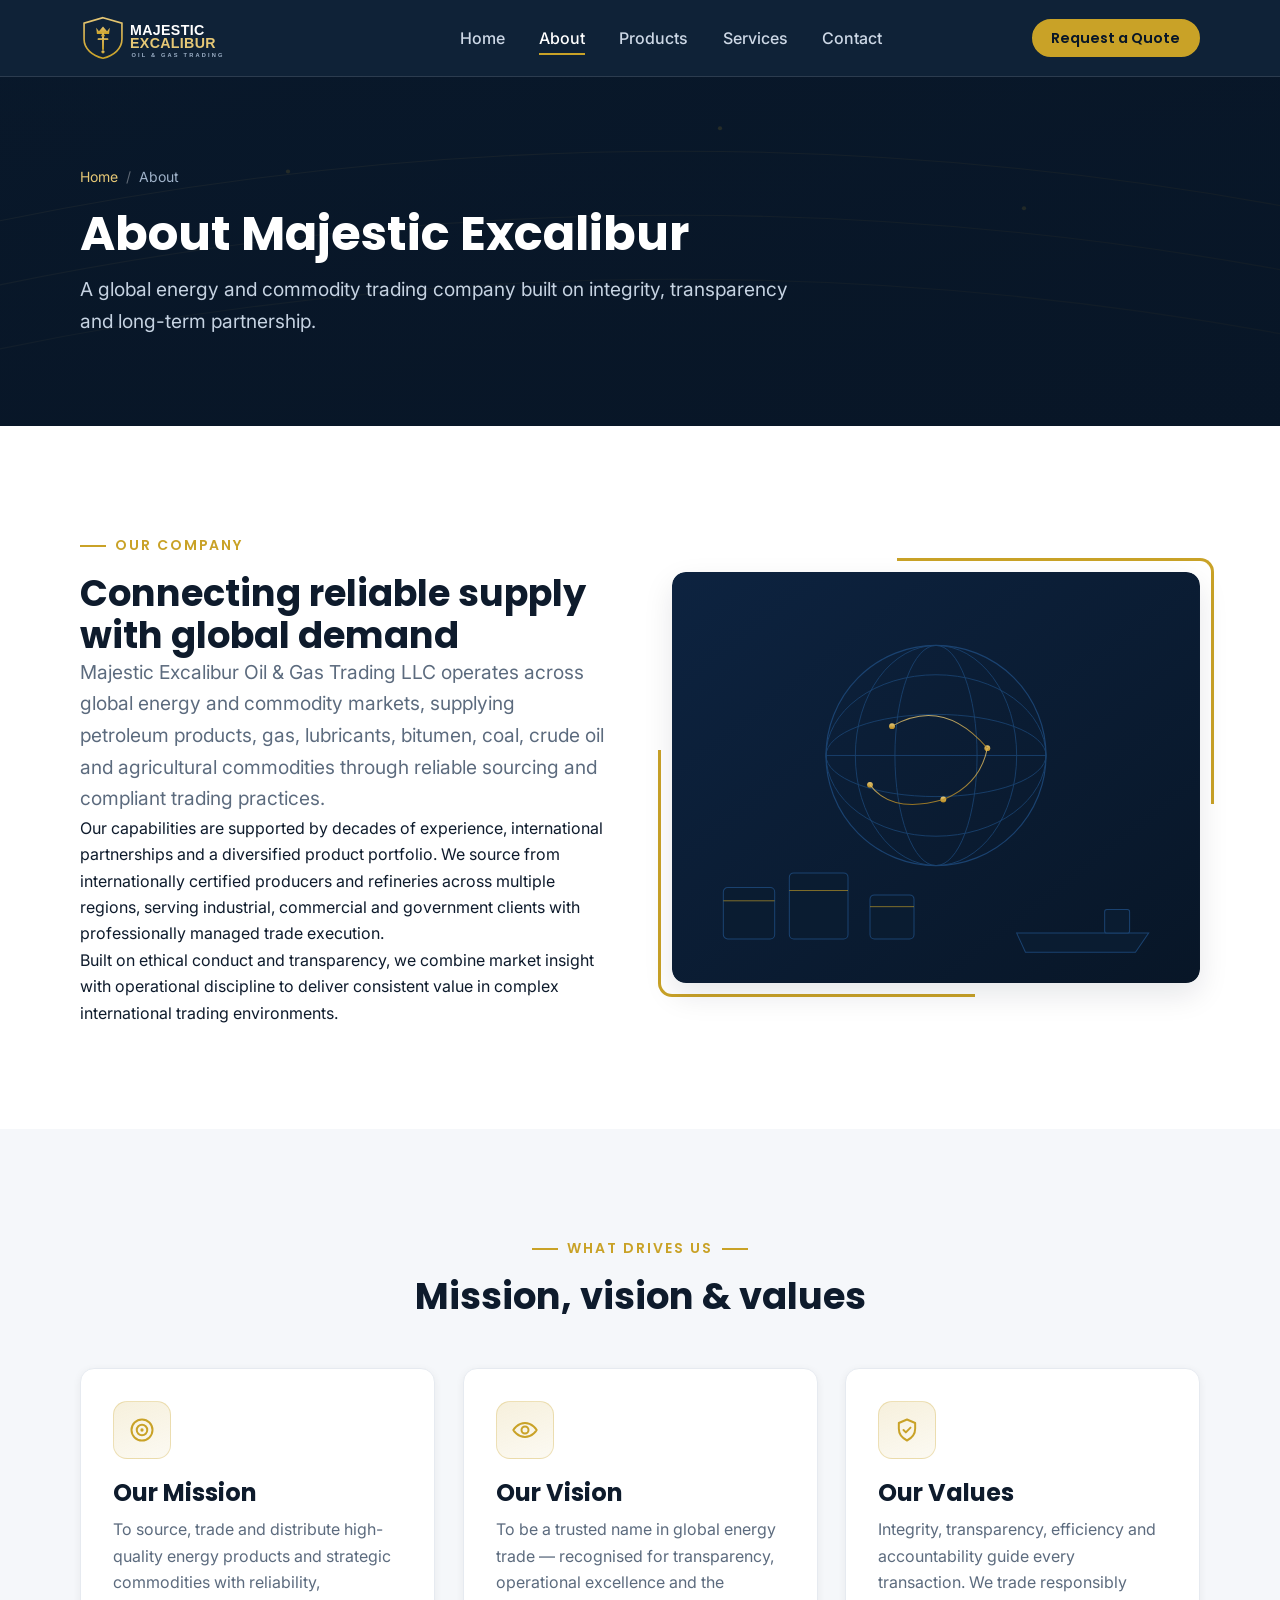
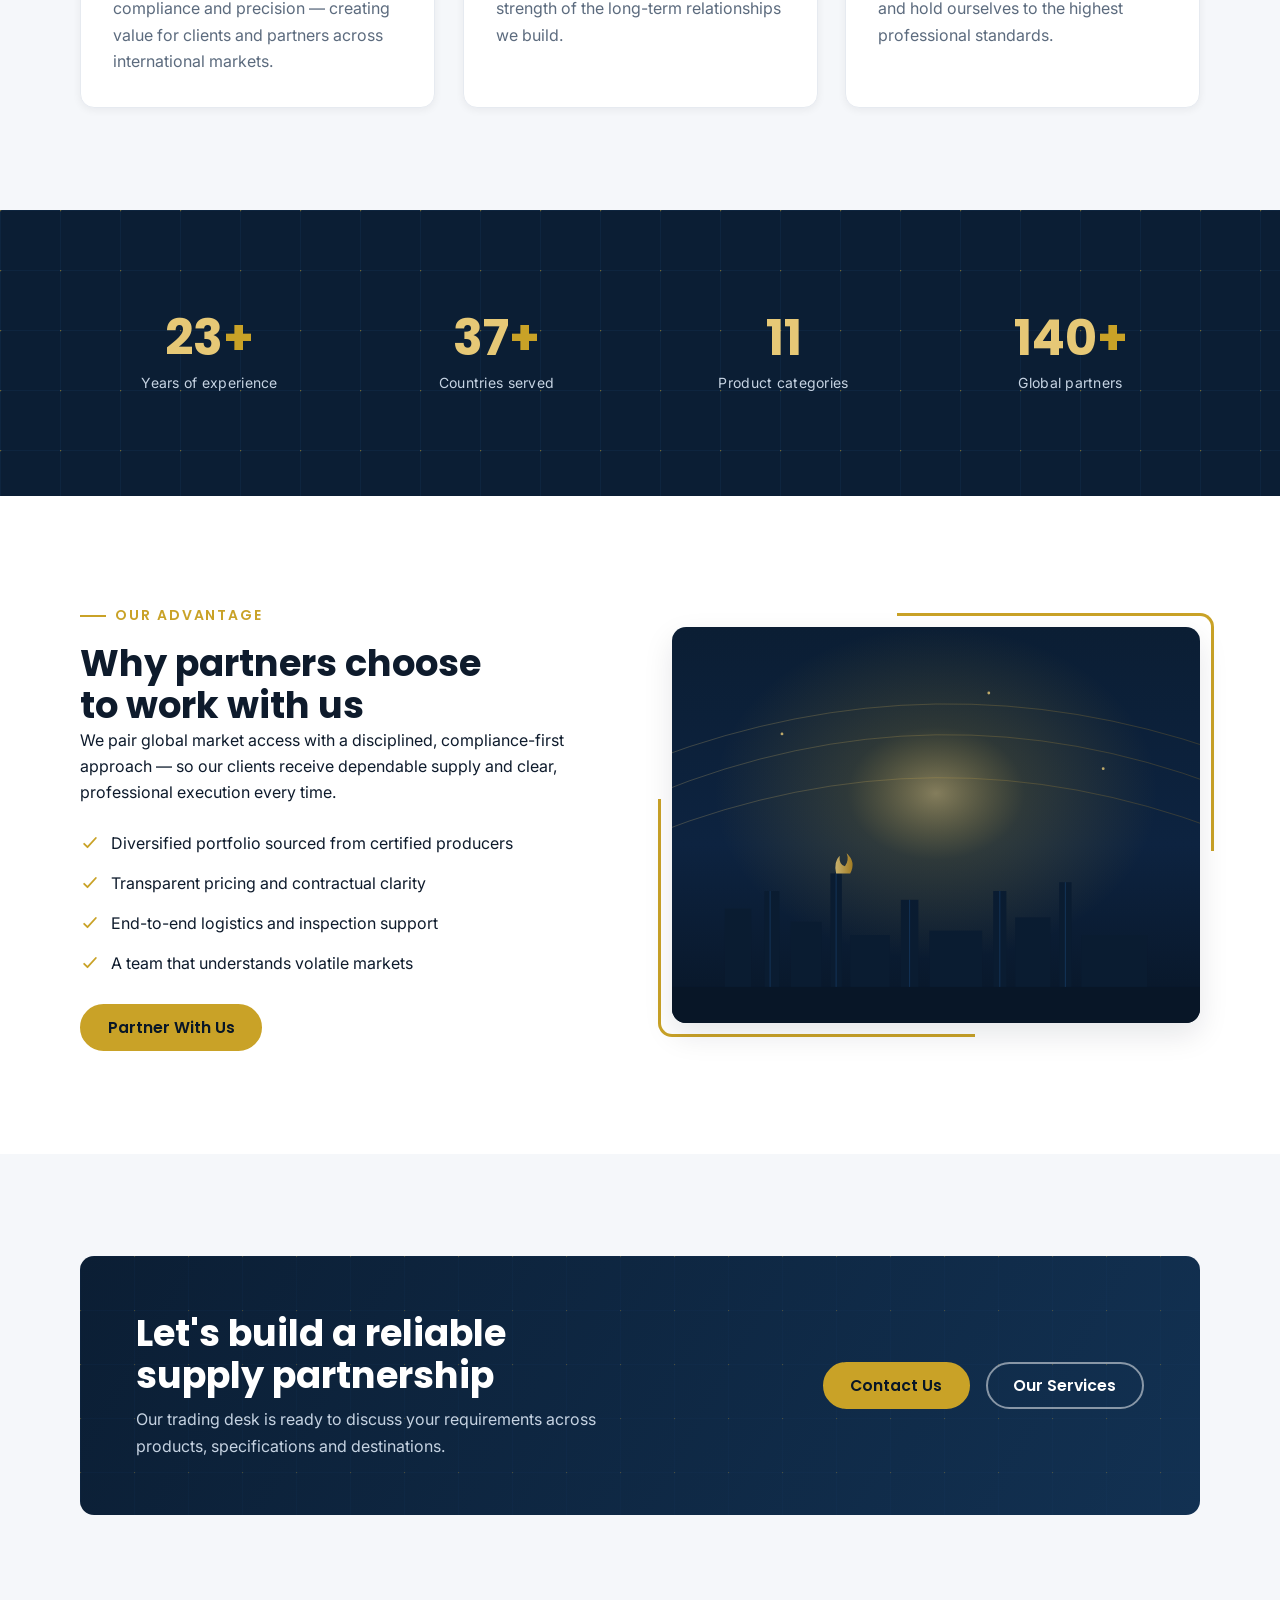
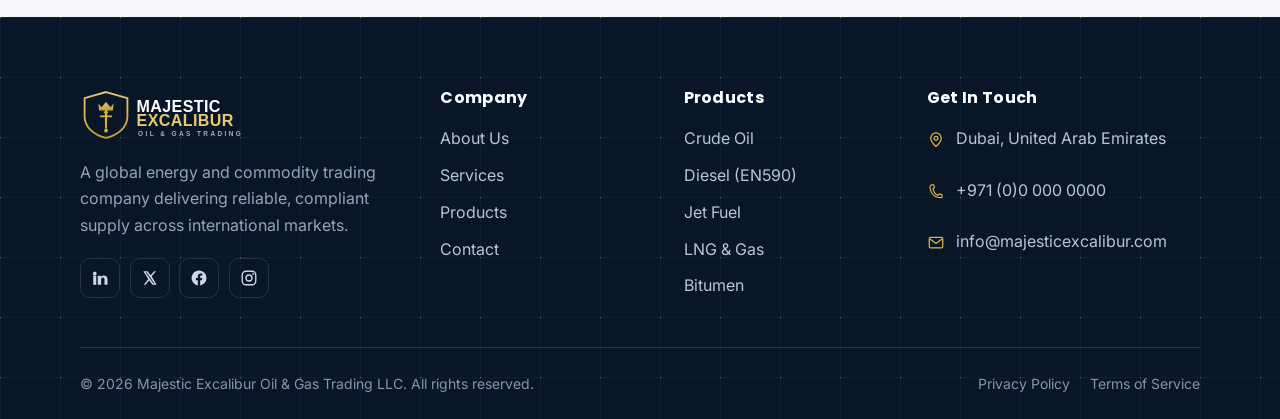
==== about.html @ e073bc04 "Build static Majestic Excalibur oil & gas trading website High-fidelity static recreation using only" ====
<!DOCTYPE html>
<html lang="en">
<head>
  <meta charset="UTF-8">
  <meta name="viewport" content="width=device-width, initial-scale=1">
  <script>document.documentElement.classList.add('js');</script>
  <title>About Us — Majestic Excalibur Oil &amp; Gas Trading LLC</title>
  <meta name="description" content="Learn about Majestic Excalibur Oil &amp; Gas Trading LLC — our mission, values and decades of experience sourcing and distributing energy products and strategic commodities worldwide.">
  <meta name="theme-color" content="#0b1e34">
  <link rel="canonical" href="https://majesticexcalibur.com/about.html">
  <link rel="icon" href="image/logos/favicon.svg" type="image/svg+xml">
  <link rel="apple-touch-icon" href="image/logos/favicon.svg">
  <link rel="manifest" href="site.webmanifest">

  <meta property="og:type" content="website">
  <meta property="og:site_name" content="Majestic Excalibur Oil &amp; Gas Trading LLC">
  <meta property="og:title" content="About Majestic Excalibur Oil &amp; Gas Trading LLC">
  <meta property="og:description" content="Decades of experience delivering reliable, compliant energy and commodity trade across international markets.">
  <meta property="og:url" content="https://majesticexcalibur.com/about.html">
  <meta property="og:image" content="image/about/company-overview.svg">
  <meta name="twitter:card" content="summary_large_image">

  <link rel="preconnect" href="https://fonts.googleapis.com">
  <link rel="preconnect" href="https://fonts.gstatic.com" crossorigin>
  <link rel="stylesheet" href="https://fonts.googleapis.com/css2?family=Inter:wght@400;500;600&family=Poppins:wght@600;700&display=swap">

  <link rel="stylesheet" href="css/base.css">
  <link rel="stylesheet" href="css/layout.css">
  <link rel="stylesheet" href="css/components.css">
  <link rel="stylesheet" href="css/responsive.css">
</head>
<body>
  <a class="skip-link" href="#main">Skip to content</a>

  <header class="site-header">
    <div class="container site-header__inner">
      <a class="brand" href="index.html" aria-label="Majestic Excalibur — home">
        <img src="image/logos/majestic-excalibur-logo-light.svg" alt="Majestic Excalibur Oil &amp; Gas Trading" width="300" height="60">
      </a>
      <nav class="primary-nav" id="primary-nav" aria-label="Primary">
        <a href="index.html">Home</a>
        <a href="about.html" aria-current="page">About</a>
        <a href="products.html">Products</a>
        <a href="services.html">Services</a>
        <a href="contact.html">Contact</a>
        <a class="btn btn--primary btn--sm" href="contact.html">Request a Quote</a>
      </nav>
      <div class="header-actions">
        <a class="btn btn--primary btn--sm" href="contact.html">Request a Quote</a>
        <button class="nav-toggle" type="button" aria-label="Toggle menu" aria-controls="primary-nav" aria-expanded="false"><span></span></button>
      </div>
    </div>
  </header>

  <main id="main">
    <!-- PAGE HEADER -->
    <section class="page-header">
      <div class="container page-header__inner">
        <nav aria-label="Breadcrumb">
          <ol class="breadcrumb">
            <li><a href="index.html">Home</a></li>
            <li aria-current="page">About</li>
          </ol>
        </nav>
        <h1>About Majestic Excalibur</h1>
        <p>A global energy and commodity trading company built on integrity, transparency and
           long-term partnership.</p>
      </div>
    </section>

    <!-- WHO WE ARE -->
    <section class="section">
      <div class="container split">
        <div class="split__content reveal">
          <span class="eyebrow">Our Company</span>
          <h2>Connecting reliable supply with global demand</h2>
          <p class="lead">
            Majestic Excalibur Oil &amp; Gas Trading LLC operates across global energy and
            commodity markets, supplying petroleum products, gas, lubricants, bitumen, coal,
            crude oil and agricultural commodities through reliable sourcing and compliant
            trading practices.
          </p>
          <p>
            Our capabilities are supported by decades of experience, international partnerships
            and a diversified product portfolio. We source from internationally certified
            producers and refineries across multiple regions, serving industrial, commercial and
            government clients with professionally managed trade execution.
          </p>
          <p>
            Built on ethical conduct and transparency, we combine market insight with operational
            discipline to deliver consistent value in complex international trading environments.
          </p>
        </div>
        <div class="split__media media-frame reveal" data-delay="1">
          <img src="image/about/company-overview.svg" alt="Illustration of Majestic Excalibur's global trading network with storage terminals and shipping routes">
        </div>
      </div>
    </section>

    <!-- MISSION / VISION / VALUES -->
    <section class="section section--alt">
      <div class="container">
        <div class="section-head section-head--center reveal">
          <span class="eyebrow eyebrow--center">What Drives Us</span>
          <h2>Mission, vision &amp; values</h2>
        </div>
        <div class="grid grid--3">
          <article class="card reveal">
            <div class="icon-badge"><svg viewBox="0 0 24 24" fill="none" aria-hidden="true"><circle cx="12" cy="12" r="9" stroke="currentColor" stroke-width="1.7"/><circle cx="12" cy="12" r="4.5" stroke="currentColor" stroke-width="1.7"/><circle cx="12" cy="12" r="1.4" fill="currentColor"/></svg></div>
            <h3>Our Mission</h3>
            <p>To source, trade and distribute high-quality energy products and strategic commodities
               with reliability, compliance and precision — creating value for clients and partners
               across international markets.</p>
          </article>
          <article class="card reveal" data-delay="1">
            <div class="icon-badge"><svg viewBox="0 0 24 24" fill="none" aria-hidden="true"><path d="M2 12s3.5-6 10-6 10 6 10 6-3.5 6-10 6-10-6-10-6z" stroke="currentColor" stroke-width="1.7" stroke-linejoin="round"/><circle cx="12" cy="12" r="3" stroke="currentColor" stroke-width="1.7"/></svg></div>
            <h3>Our Vision</h3>
            <p>To be a trusted name in global energy trade — recognised for transparency, operational
               excellence and the strength of the long-term relationships we build.</p>
          </article>
          <article class="card reveal" data-delay="2">
            <div class="icon-badge"><svg viewBox="0 0 24 24" fill="none" aria-hidden="true"><path d="M12 3l7 3v5c0 4.5-3 8-7 10-4-2-7-5.5-7-10V6l7-3z" stroke="currentColor" stroke-width="1.7" stroke-linejoin="round"/><path d="M9 12l2 2 4-4" stroke="currentColor" stroke-width="1.7" stroke-linecap="round" stroke-linejoin="round"/></svg></div>
            <h3>Our Values</h3>
            <p>Integrity, transparency, efficiency and accountability guide every transaction. We trade
               responsibly and hold ourselves to the highest professional standards.</p>
          </article>
        </div>
      </div>
    </section>

    <!-- STATS -->
    <section class="section section--navy">
      <div class="container">
        <div class="grid grid--4 text-center">
          <div class="reveal"><div class="stat__num"><span data-count="25">0</span><span class="suffix">+</span></div><div class="stat__label">Years of experience</div></div>
          <div class="reveal" data-delay="1"><div class="stat__num"><span data-count="40">0</span><span class="suffix">+</span></div><div class="stat__label">Countries served</div></div>
          <div class="reveal" data-delay="2"><div class="stat__num"><span data-count="12">0</span></div><div class="stat__label">Product categories</div></div>
          <div class="reveal" data-delay="3"><div class="stat__num"><span data-count="150">0</span><span class="suffix">+</span></div><div class="stat__label">Global partners</div></div>
        </div>
      </div>
    </section>

    <!-- DIFFERENTIATORS -->
    <section class="section">
      <div class="container split split--reverse">
        <div class="split__media media-frame reveal">
          <img src="image/hero/home-hero.svg" alt="Refinery and energy infrastructure at dusk" style="aspect-ratio:4/3;object-fit:cover;">
        </div>
        <div class="split__content reveal" data-delay="1">
          <span class="eyebrow">Our Advantage</span>
          <h2>Why partners choose to work with us</h2>
          <p>We pair global market access with a disciplined, compliance-first approach — so our
             clients receive dependable supply and clear, professional execution every time.</p>
          <ul class="checklist">
            <li><svg viewBox="0 0 24 24" fill="none" aria-hidden="true"><path d="M5 13l4 4 10-11" stroke="currentColor" stroke-width="2.2" stroke-linecap="round" stroke-linejoin="round"/></svg> Diversified portfolio sourced from certified producers</li>
            <li><svg viewBox="0 0 24 24" fill="none" aria-hidden="true"><path d="M5 13l4 4 10-11" stroke="currentColor" stroke-width="2.2" stroke-linecap="round" stroke-linejoin="round"/></svg> Transparent pricing and contractual clarity</li>
            <li><svg viewBox="0 0 24 24" fill="none" aria-hidden="true"><path d="M5 13l4 4 10-11" stroke="currentColor" stroke-width="2.2" stroke-linecap="round" stroke-linejoin="round"/></svg> End-to-end logistics and inspection support</li>
            <li><svg viewBox="0 0 24 24" fill="none" aria-hidden="true"><path d="M5 13l4 4 10-11" stroke="currentColor" stroke-width="2.2" stroke-linecap="round" stroke-linejoin="round"/></svg> A team that understands volatile markets</li>
          </ul>
          <p style="margin-top:1.75rem;"><a class="btn btn--primary" href="contact.html">Partner With Us</a></p>
        </div>
      </div>
    </section>

    <!-- CTA -->
    <section class="section section--alt">
      <div class="container">
        <div class="cta-band reveal">
          <div class="cta-band__inner">
            <div>
              <h2>Let's build a reliable supply partnership</h2>
              <p>Our trading desk is ready to discuss your requirements across products, specifications and destinations.</p>
            </div>
            <div class="hero__actions" style="margin:0;">
              <a class="btn btn--primary" href="contact.html">Contact Us</a>
              <a class="btn btn--outline" href="services.html">Our Services</a>
            </div>
          </div>
        </div>
      </div>
    </section>
  </main>

  <!-- FOOTER (shared) -->
  <footer class="site-footer">
    <div class="container">
      <div class="footer-grid">
        <div class="footer-brand">
          <img src="image/logos/majestic-excalibur-logo-light.svg" alt="Majestic Excalibur Oil &amp; Gas Trading">
          <p>A global energy and commodity trading company delivering reliable, compliant supply across international markets.</p>
          <div class="footer-social">
            <a href="#" aria-label="LinkedIn"><svg viewBox="0 0 24 24" width="18" height="18" fill="currentColor" aria-hidden="true"><path d="M4.98 3.5A2.5 2.5 0 002.5 6 2.5 2.5 0 005 8.5 2.5 2.5 0 007.5 6 2.5 2.5 0 004.98 3.5zM3 9h4v12H3zM9 9h3.8v1.7h.05c.53-1 1.83-2.05 3.77-2.05C20.4 8.65 22 10.6 22 14v7h-4v-6.2c0-1.5-.03-3.4-2.07-3.4-2.07 0-2.39 1.62-2.39 3.3V21H9z"/></svg></a>
            <a href="#" aria-label="X"><svg viewBox="0 0 24 24" width="16" height="16" fill="currentColor" aria-hidden="true"><path d="M18.24 2H21l-6.55 7.49L22 22h-6.28l-4.9-6.43L5.2 22H2.44l7-8.02L2 2h6.44l4.43 5.86zM17.1 20.2h1.53L7.02 3.7H5.38z"/></svg></a>
            <a href="#" aria-label="Facebook"><svg viewBox="0 0 24 24" width="18" height="18" fill="currentColor" aria-hidden="true"><path d="M22 12a10 10 0 10-11.56 9.88v-6.99H7.9V12h2.54V9.8c0-2.5 1.49-3.89 3.78-3.89 1.09 0 2.24.2 2.24.2v2.46h-1.26c-1.24 0-1.63.77-1.63 1.56V12h2.78l-.44 2.89h-2.34v6.99A10 10 0 0022 12z"/></svg></a>
            <a href="#" aria-label="Instagram"><svg viewBox="0 0 24 24" width="18" height="18" fill="none" aria-hidden="true"><rect x="3" y="3" width="18" height="18" rx="5" stroke="currentColor" stroke-width="1.8"/><circle cx="12" cy="12" r="4" stroke="currentColor" stroke-width="1.8"/><circle cx="17.5" cy="6.5" r="1.2" fill="currentColor"/></svg></a>
          </div>
        </div>
        <div class="footer-col">
          <h4>Company</h4>
          <ul>
            <li><a href="about.html">About Us</a></li>
            <li><a href="services.html">Services</a></li>
            <li><a href="products.html">Products</a></li>
            <li><a href="contact.html">Contact</a></li>
          </ul>
        </div>
        <div class="footer-col">
          <h4>Products</h4>
          <ul>
            <li><a href="products.html#crude-oil">Crude Oil</a></li>
            <li><a href="products.html#diesel">Diesel (EN590)</a></li>
            <li><a href="products.html#jet-fuel">Jet Fuel</a></li>
            <li><a href="products.html#lng">LNG &amp; Gas</a></li>
            <li><a href="products.html#bitumen">Bitumen</a></li>
          </ul>
        </div>
        <div class="footer-col footer-contact">
          <h4>Get In Touch</h4>
          <ul>
            <li><svg viewBox="0 0 24 24" width="18" height="18" fill="none" aria-hidden="true"><path d="M12 21s7-6.4 7-11a7 7 0 10-14 0c0 4.6 7 11 7 11z" stroke="currentColor" stroke-width="1.7"/><circle cx="12" cy="10" r="2.5" stroke="currentColor" stroke-width="1.7"/></svg><span>Dubai, United Arab Emirates</span></li>
            <li><svg viewBox="0 0 24 24" width="18" height="18" fill="none" aria-hidden="true"><path d="M4 5c0 9 6 15 15 15 .9 0 1-1 1-1v-3l-4-1-1.5 2A12 12 0 018 8l2-1.5L9 3H6s-1 .1-1 1z" stroke="currentColor" stroke-width="1.6" stroke-linejoin="round"/></svg><a href="tel:+9710000000000">+971 (0)0 000 0000</a></li>
            <li><svg viewBox="0 0 24 24" width="18" height="18" fill="none" aria-hidden="true"><rect x="3" y="5" width="18" height="14" rx="2" stroke="currentColor" stroke-width="1.7"/><path d="M4 7l8 6 8-6" stroke="currentColor" stroke-width="1.7" stroke-linejoin="round"/></svg><a href="mailto:info@majesticexcalibur.com">info@majesticexcalibur.com</a></li>
          </ul>
        </div>
      </div>
      <div class="footer-bottom">
        <p>&copy; <span id="year">2026</span> Majestic Excalibur Oil &amp; Gas Trading LLC. All rights reserved.</p>
        <ul>
          <li><a href="#">Privacy Policy</a></li>
          <li><a href="#">Terms of Service</a></li>
        </ul>
      </div>
    </div>
  </footer>

  <button class="to-top" type="button" aria-label="Back to top">
    <svg viewBox="0 0 24 24" width="20" height="20" fill="none" aria-hidden="true"><path d="M12 19V5M6 11l6-6 6 6" stroke="currentColor" stroke-width="2" stroke-linecap="round" stroke-linejoin="round"/></svg>
  </button>

  <script src="js/main.js" defer></script>
  <script src="js/reveal.js" defer></script>
  <script src="js/counters.js" defer></script>
</body>
</html>
---- css/base.css ----
/* ==========================================================================
   Majestic Excalibur — base.css
   Design tokens, reset, typography, and shared utilities.
   Load order: base → layout → components → responsive
   ========================================================================== */

/* ---------- Design tokens ------------------------------------------------- */
:root {
  /* Brand — navy */
  --navy-900: #081627;
  --navy-800: #0b1e34;
  --navy-700: #123152;
  --navy-600: #1a4270;

  /* Brand — gold */
  --gold-500: #c9a227;
  --gold-400: #d8b24a;
  --gold-300: #e6c876;

  /* Neutrals */
  --ink: #0e1b2c;
  --muted: #5c6b7e;
  --muted-light: #9fb2c9;
  --line: #e6eaf0;
  --line-dark: rgba(255, 255, 255, 0.12);
  --bg: #ffffff;
  --bg-alt: #f5f7fa;

  /* Typography */
  --font-head: "Poppins", "Segoe UI", Arial, sans-serif;
  --font-body: "Inter", "Segoe UI", Arial, sans-serif;

  /* Fluid type scale */
  --fs-hero: clamp(2.2rem, 1.4rem + 3.4vw, 3.9rem);
  --fs-h1: clamp(1.9rem, 1.3rem + 2.4vw, 3rem);
  --fs-h2: clamp(1.55rem, 1.15rem + 1.7vw, 2.3rem);
  --fs-h3: clamp(1.2rem, 1.05rem + 0.7vw, 1.5rem);
  --fs-lead: clamp(1.02rem, 0.96rem + 0.4vw, 1.2rem);
  --fs-body: 1rem;
  --fs-small: 0.875rem;

  /* Spacing & shape */
  --container: 1200px;
  --gutter: clamp(1rem, 4vw, 2.5rem);
  --section-y: clamp(3.5rem, 8vw, 7rem);
  --radius: 14px;
  --radius-sm: 10px;
  --radius-pill: 999px;

  /* Elevation */
  --shadow-sm: 0 2px 8px rgba(8, 22, 39, 0.06);
  --shadow-md: 0 12px 30px rgba(8, 22, 39, 0.1);
  --shadow-lg: 0 24px 60px rgba(8, 22, 39, 0.16);

  /* Motion */
  --ease: cubic-bezier(0.4, 0, 0.2, 1);
  --dur: 0.25s;

  --header-h: 76px;
}

/* ---------- Modern reset -------------------------------------------------- */
*,
*::before,
*::after { box-sizing: border-box; }

* { margin: 0; }

html {
  scroll-behavior: smooth;
  -webkit-text-size-adjust: 100%;
  scroll-padding-top: calc(var(--header-h) + 12px);
}

body {
  font-family: var(--font-body);
  font-size: var(--fs-body);
  line-height: 1.65;
  color: var(--ink);
  background: var(--bg);
  -webkit-font-smoothing: antialiased;
  text-rendering: optimizeLegibility;
  overflow-x: hidden;
}

img,
picture,
svg,
video {
  display: block;
  max-width: 100%;
  height: auto;
}

a { color: inherit; text-decoration: none; }

button,
input,
select,
textarea { font: inherit; color: inherit; }

ul, ol { list-style: none; padding: 0; }

:focus-visible {
  outline: 3px solid var(--gold-400);
  outline-offset: 2px;
  border-radius: 4px;
}

/* ---------- Typography ---------------------------------------------------- */
h1, h2, h3, h4, h5 {
  font-family: var(--font-head);
  line-height: 1.15;
  font-weight: 700;
  color: var(--ink);
  text-wrap: balance;
}

h2 { font-size: var(--fs-h2); }
h3 { font-size: var(--fs-h3); }

p { text-wrap: pretty; }

strong { font-weight: 600; }

/* ---------- Utility classes ---------------------------------------------- */
.container {
  width: 100%;
  max-width: var(--container);
  margin-inline: auto;
  padding-inline: var(--gutter);
}

.container--narrow { max-width: 820px; }

.section { padding-block: var(--section-y); }
.section--alt { background: var(--bg-alt); }

.section--navy {
  background: var(--navy-800);
  color: #dfe7f1;
  background-image: url("../image/backgrounds/energy-grid.svg");
  background-size: 60px 60px;
}
.section--navy h2,
.section--navy h3 { color: #fff; }

.text-center { text-align: center; }
.mx-auto { margin-inline: auto; }

/* Eyebrow / kicker label above headings */
.eyebrow {
  display: inline-flex;
  align-items: center;
  gap: 0.55rem;
  font-family: var(--font-head);
  font-size: var(--fs-small);
  font-weight: 600;
  letter-spacing: 0.14em;
  text-transform: uppercase;
  color: var(--gold-500);
  margin-bottom: 0.9rem;
}
.eyebrow::before {
  content: "";
  width: 26px;
  height: 2px;
  background: var(--gold-500);
}
.section--navy .eyebrow { color: var(--gold-300); }
.eyebrow--center::after {
  content: "";
  width: 26px;
  height: 2px;
  background: var(--gold-500);
}

/* Section intro block */
.section-head {
  max-width: 720px;
  margin-bottom: clamp(2rem, 4vw, 3.25rem);
}
.section-head--center {
  margin-inline: auto;
  text-align: center;
}
.section-head p {
  margin-top: 0.9rem;
  font-size: var(--fs-lead);
  color: var(--muted);
}
.section--navy .section-head p { color: var(--muted-light); }

.lead { font-size: var(--fs-lead); color: var(--muted); }

/* Accessibility helpers */
.visually-hidden {
  position: absolute !important;
  width: 1px; height: 1px;
  padding: 0; margin: -1px;
  overflow: hidden; clip: rect(0 0 0 0);
  white-space: nowrap; border: 0;
}

.skip-link {
  position: absolute;
  left: 1rem;
  top: -60px;
  z-index: 1200;
  background: var(--gold-500);
  color: var(--navy-900);
  font-weight: 600;
  padding: 0.6rem 1rem;
  border-radius: 0 0 8px 8px;
  transition: top var(--dur) var(--ease);
}
.skip-link:focus { top: 0; }

@media (prefers-reduced-motion: reduce) {
  html { scroll-behavior: auto; }
  *, *::before, *::after {
    animation-duration: 0.001ms !important;
    animation-iteration-count: 1 !important;
    transition-duration: 0.001ms !important;
  }
}
---- css/layout.css ----
/* ==========================================================================
   Majestic Excalibur — layout.css
   Header / navigation, hero, page headers, and footer.
   ========================================================================== */

/* ---------- Site header --------------------------------------------------- */
.site-header {
  position: sticky;
  top: 0;
  z-index: 1000;
  background: rgba(11, 30, 52, 0.98);
  border-bottom: 1px solid var(--line-dark);
  transition: background var(--dur) var(--ease), box-shadow var(--dur) var(--ease);
}
.site-header.is-scrolled { box-shadow: 0 8px 30px rgba(8, 22, 39, 0.35); }

.site-header__inner {
  display: flex;
  align-items: center;
  justify-content: space-between;
  gap: 1.5rem;
  height: var(--header-h);
}

.brand { display: inline-flex; align-items: center; }
.brand img { height: 46px; width: auto; }

/* Primary navigation */
.primary-nav { display: flex; align-items: center; gap: 0.35rem; }
.primary-nav a {
  position: relative;
  display: inline-block;
  padding: 0.5rem 0.9rem;
  color: #cdd8e6;
  font-weight: 500;
  border-radius: 8px;
  transition: color var(--dur) var(--ease);
}
.primary-nav a::after {
  content: "";
  position: absolute;
  left: 0.9rem;
  right: 0.9rem;
  bottom: 0.28rem;
  height: 2px;
  background: var(--gold-500);
  transform: scaleX(0);
  transform-origin: left;
  transition: transform var(--dur) var(--ease);
}
.primary-nav a:hover,
.primary-nav a:focus-visible { color: #fff; }
.primary-nav a:hover::after,
.primary-nav a[aria-current="page"]::after { transform: scaleX(1); }
.primary-nav a[aria-current="page"] { color: #fff; }

.header-actions { display: flex; align-items: center; gap: 0.75rem; }

/* The in-menu CTA only appears once the nav collapses (see responsive.css). */
.primary-nav .btn { display: none; }

/* Mobile menu toggle */
.nav-toggle {
  display: none;
  width: 46px; height: 46px;
  border: 1px solid var(--line-dark);
  background: transparent;
  border-radius: 10px;
  cursor: pointer;
  padding: 0;
}
.nav-toggle span,
.nav-toggle span::before,
.nav-toggle span::after {
  content: "";
  display: block;
  width: 22px; height: 2px;
  margin-inline: auto;
  background: #fff;
  border-radius: 2px;
  transition: transform var(--dur) var(--ease), opacity var(--dur) var(--ease);
}
.nav-toggle span { position: relative; }
.nav-toggle span::before { position: absolute; top: -7px; }
.nav-toggle span::after { position: absolute; top: 7px; }
.nav-toggle[aria-expanded="true"] span { background: transparent; }
.nav-toggle[aria-expanded="true"] span::before { transform: translateY(7px) rotate(45deg); }
.nav-toggle[aria-expanded="true"] span::after { transform: translateY(-7px) rotate(-45deg); }

/* ---------- Hero (homepage) ---------------------------------------------- */
.hero {
  position: relative;
  color: #e7eef7;
  background: var(--navy-800);
  overflow: hidden;
  isolation: isolate;
}
.hero__media {
  position: absolute;
  inset: 0;
  z-index: -2;
}
.hero__media img { width: 100%; height: 100%; object-fit: cover; }
.hero::after {
  content: "";
  position: absolute;
  inset: 0;
  z-index: -1;
  background: linear-gradient(100deg,
    rgba(8, 22, 39, 0.94) 0%,
    rgba(8, 22, 39, 0.8) 42%,
    rgba(8, 22, 39, 0.45) 100%);
}
.hero__inner {
  display: grid;
  align-items: center;
  min-height: min(78vh, 720px);
  padding-block: clamp(3rem, 8vw, 6rem);
}
.hero__content { max-width: 680px; }
.hero h1 {
  font-size: var(--fs-hero);
  color: #fff;
  letter-spacing: -0.01em;
}
.hero h1 .accent { color: var(--gold-300); }
.hero__lead {
  margin-top: 1.25rem;
  font-size: var(--fs-lead);
  color: #c6d3e2;
  max-width: 40em;
}
.hero__actions {
  display: flex;
  flex-wrap: wrap;
  gap: 1rem;
  margin-top: 2rem;
}
.hero__stats {
  display: flex;
  flex-wrap: wrap;
  gap: clamp(1.5rem, 4vw, 3.5rem);
  margin-top: clamp(2.5rem, 5vw, 3.5rem);
  padding-top: 2rem;
  border-top: 1px solid var(--line-dark);
}

/* ---------- Interior page header ----------------------------------------- */
.page-header {
  position: relative;
  color: #e7eef7;
  background: var(--navy-800) url("../image/backgrounds/page-header.svg") center / cover no-repeat;
  isolation: isolate;
}
.page-header::after {
  content: "";
  position: absolute;
  inset: 0;
  z-index: -1;
  background: linear-gradient(180deg, rgba(8, 22, 39, 0.72), rgba(8, 22, 39, 0.86));
}
.page-header__inner {
  padding-block: clamp(3rem, 7vw, 5.5rem);
}
.page-header h1 {
  font-size: var(--fs-h1);
  color: #fff;
}
.page-header p {
  margin-top: 0.85rem;
  max-width: 60ch;
  color: #c6d3e2;
  font-size: var(--fs-lead);
}

/* Breadcrumbs */
.breadcrumb {
  display: flex;
  flex-wrap: wrap;
  align-items: center;
  gap: 0.5rem;
  margin-bottom: 1.1rem;
  font-size: var(--fs-small);
  color: var(--muted-light);
}
.breadcrumb a { color: var(--gold-300); }
.breadcrumb a:hover { text-decoration: underline; }
.breadcrumb li { display: inline-flex; align-items: center; gap: 0.5rem; }
.breadcrumb li + li::before { content: "/"; color: rgba(255,255,255,0.35); }

/* ---------- Footer -------------------------------------------------------- */
.site-footer {
  background: var(--navy-900);
  color: #b9c6d6;
  padding-top: clamp(3rem, 6vw, 4.5rem);
  background-image: url("../image/backgrounds/energy-grid.svg");
  background-size: 60px 60px;
}
.site-footer a:hover { color: #fff; }

.footer-grid {
  display: grid;
  grid-template-columns: 1.6fr 1fr 1fr 1.4fr;
  gap: clamp(1.75rem, 4vw, 3rem);
  padding-bottom: 3rem;
}
.footer-brand img { height: 52px; margin-bottom: 1.1rem; }
.footer-brand p { color: #93a5ba; max-width: 34ch; }

.footer-col h4 {
  color: #fff;
  font-size: 1rem;
  margin-bottom: 1.1rem;
  letter-spacing: 0.02em;
}
.footer-col ul { display: grid; gap: 0.65rem; }
.footer-col a { color: #b9c6d6; transition: color var(--dur) var(--ease); }

.footer-contact li {
  display: flex;
  gap: 0.7rem;
  margin-bottom: 0.9rem;
  color: #b9c6d6;
}
.footer-contact svg { flex: none; margin-top: 3px; color: var(--gold-400); }

.footer-social { display: flex; gap: 0.6rem; margin-top: 1.25rem; }
.footer-social a {
  display: grid;
  place-items: center;
  width: 40px; height: 40px;
  border: 1px solid var(--line-dark);
  border-radius: 10px;
  color: #cdd8e6;
  transition: background var(--dur) var(--ease), border-color var(--dur) var(--ease), transform var(--dur) var(--ease);
}
.footer-social a:hover {
  background: var(--gold-500);
  border-color: var(--gold-500);
  color: var(--navy-900);
  transform: translateY(-2px);
}

.footer-bottom {
  border-top: 1px solid var(--line-dark);
  padding-block: 1.5rem;
  display: flex;
  flex-wrap: wrap;
  gap: 0.5rem 1.5rem;
  justify-content: space-between;
  align-items: center;
  font-size: var(--fs-small);
  color: #8496ac;
}
.footer-bottom ul { display: flex; flex-wrap: wrap; gap: 1.25rem; }
---- css/components.css ----
/* ==========================================================================
   Majestic Excalibur — components.css
   Buttons, cards, stats, forms, and other reusable UI blocks.
   ========================================================================== */

/* ---------- Buttons ------------------------------------------------------- */
.btn {
  --btn-bg: var(--gold-500);
  --btn-fg: var(--navy-900);
  display: inline-flex;
  align-items: center;
  justify-content: center;
  gap: 0.55rem;
  padding: 0.85rem 1.6rem;
  font-family: var(--font-head);
  font-weight: 600;
  font-size: 0.98rem;
  line-height: 1;
  color: var(--btn-fg);
  background: var(--btn-bg);
  border: 2px solid var(--btn-bg);
  border-radius: var(--radius-pill);
  cursor: pointer;
  transition: transform var(--dur) var(--ease), background var(--dur) var(--ease),
    border-color var(--dur) var(--ease), color var(--dur) var(--ease), box-shadow var(--dur) var(--ease);
}
.btn:hover { transform: translateY(-2px); box-shadow: 0 10px 24px rgba(201, 162, 39, 0.32); }
.btn:active { transform: translateY(0); }
.btn svg { width: 18px; height: 18px; }

.btn--primary { --btn-bg: var(--gold-500); --btn-fg: var(--navy-900); }
.btn--primary:hover { --btn-bg: var(--gold-400); }

.btn--outline {
  background: transparent;
  color: #fff;
  border-color: rgba(255, 255, 255, 0.5);
}
.btn--outline:hover {
  background: #fff;
  color: var(--navy-900);
  border-color: #fff;
  box-shadow: 0 10px 24px rgba(0, 0, 0, 0.25);
}

.btn--ghost {
  background: transparent;
  color: var(--navy-800);
  border-color: var(--line);
}
.btn--ghost:hover { background: var(--bg-alt); border-color: var(--navy-600); box-shadow: none; }

.btn--sm { padding: 0.6rem 1.1rem; font-size: 0.9rem; }
.btn--block { width: 100%; }

/* Text link with arrow */
.link-arrow {
  display: inline-flex;
  align-items: center;
  gap: 0.4rem;
  font-family: var(--font-head);
  font-weight: 600;
  color: var(--gold-500);
}
.link-arrow svg { transition: transform var(--dur) var(--ease); }
.link-arrow:hover svg { transform: translateX(4px); }
.section--navy .link-arrow { color: var(--gold-300); }

/* ---------- Cards --------------------------------------------------------- */
.card {
  background: var(--bg);
  border: 1px solid var(--line);
  border-radius: var(--radius);
  padding: clamp(1.5rem, 3vw, 2rem);
  box-shadow: var(--shadow-sm);
  transition: transform var(--dur) var(--ease), box-shadow var(--dur) var(--ease), border-color var(--dur) var(--ease);
  height: 100%;
}
.card:hover { transform: translateY(-6px); box-shadow: var(--shadow-md); border-color: #d6deea; }

/* Icon medallion used across feature/service cards */
.icon-badge {
  display: grid;
  place-items: center;
  width: 58px; height: 58px;
  border-radius: 14px;
  color: var(--gold-500);
  background: linear-gradient(160deg, rgba(201,162,39,0.16), rgba(201,162,39,0.06));
  border: 1px solid rgba(201, 162, 39, 0.28);
  margin-bottom: 1.25rem;
}
.icon-badge svg { width: 28px; height: 28px; }

.card h3 { margin-bottom: 0.6rem; }
.card p { color: var(--muted); }

/* Grids */
.grid { display: grid; gap: clamp(1.25rem, 2.5vw, 1.75rem); }
.grid--2 { grid-template-columns: repeat(2, 1fr); }
.grid--3 { grid-template-columns: repeat(3, 1fr); }
.grid--4 { grid-template-columns: repeat(4, 1fr); }
.grid--auto { grid-template-columns: repeat(auto-fit, minmax(260px, 1fr)); }

/* ---------- Split (media + text) ----------------------------------------- */
.split {
  display: grid;
  grid-template-columns: 1fr 1fr;
  gap: clamp(2rem, 5vw, 4rem);
  align-items: center;
}
.split__media img { border-radius: var(--radius); box-shadow: var(--shadow-md); width: 100%; }
.split__media { position: relative; }
.split--reverse .split__media { order: 2; }

/* Decorative gold frame accent on media */
.media-frame { position: relative; }
.media-frame::before {
  content: "";
  position: absolute;
  inset: -14px -14px auto auto;
  width: 60%;
  height: 60%;
  border-top: 3px solid var(--gold-500);
  border-right: 3px solid var(--gold-500);
  border-top-right-radius: var(--radius);
  z-index: -1;
}
.media-frame::after {
  content: "";
  position: absolute;
  inset: auto auto -14px -14px;
  width: 60%;
  height: 60%;
  border-bottom: 3px solid var(--gold-500);
  border-left: 3px solid var(--gold-500);
  border-bottom-left-radius: var(--radius);
  z-index: -1;
}

/* Checklist */
.checklist { display: grid; gap: 0.85rem; margin-top: 1.5rem; }
.checklist li { display: flex; gap: 0.7rem; align-items: flex-start; }
.checklist svg { flex: none; margin-top: 3px; color: var(--gold-500); width: 20px; height: 20px; }

/* ---------- Stats / counters --------------------------------------------- */
.stat__num {
  font-family: var(--font-head);
  font-weight: 700;
  font-size: clamp(2.1rem, 1.4rem + 2.6vw, 3.1rem);
  line-height: 1;
  color: var(--gold-300);
}
.stat__num .suffix { color: var(--gold-500); }
.stat__label {
  margin-top: 0.5rem;
  font-size: var(--fs-small);
  color: #c6d3e2;
  letter-spacing: 0.02em;
}
.hero__stats .stat__label { color: #a9bace; }

/* ---------- Product cards ------------------------------------------------- */
.product-card {
  position: relative;
  display: flex;
  flex-direction: column;
  background: var(--bg);
  border: 1px solid var(--line);
  border-radius: var(--radius);
  overflow: hidden;
  box-shadow: var(--shadow-sm);
  transition: transform var(--dur) var(--ease), box-shadow var(--dur) var(--ease);
  height: 100%;
}
.product-card:hover { transform: translateY(-6px); box-shadow: var(--shadow-md); }
.product-card__top {
  display: grid;
  place-items: center;
  padding: 1.75rem;
  aspect-ratio: 16 / 9;
  background: linear-gradient(150deg, var(--navy-700), var(--navy-900));
  color: var(--gold-300);
  background-image: url("../image/backgrounds/energy-grid.svg"), linear-gradient(150deg, var(--navy-700), var(--navy-900));
  background-size: 46px 46px, cover;
}
.product-card__top svg { width: 62px; height: 62px; }
.product-card__body { padding: 1.4rem 1.5rem 1.6rem; display: flex; flex-direction: column; flex: 1; }
.product-card__body h3 { font-size: 1.18rem; margin-bottom: 0.5rem; }
.product-card__body p { color: var(--muted); font-size: 0.96rem; flex: 1; }
.product-card__body .link-arrow { margin-top: 1rem; }
.product-card__tag {
  position: absolute;
  top: 1rem; left: 1rem;
  font-family: var(--font-head);
  font-size: 0.72rem;
  font-weight: 600;
  letter-spacing: 0.08em;
  text-transform: uppercase;
  color: var(--navy-900);
  background: var(--gold-400);
  padding: 0.28rem 0.6rem;
  border-radius: var(--radius-pill);
}

/* ---------- Numbered process steps --------------------------------------- */
.steps { counter-reset: step; display: grid; gap: clamp(1.25rem, 2.5vw, 1.75rem); }
.step { position: relative; padding-left: 4.5rem; }
.step::before {
  counter-increment: step;
  content: counter(step, decimal-leading-zero);
  position: absolute;
  left: 0; top: -0.2rem;
  font-family: var(--font-head);
  font-weight: 700;
  font-size: 1.5rem;
  color: var(--gold-500);
  width: 3.2rem; height: 3.2rem;
  display: grid;
  place-items: center;
  border: 2px solid rgba(201, 162, 39, 0.4);
  border-radius: 50%;
}
.step h3 { font-size: 1.15rem; margin-bottom: 0.4rem; }
.step p { color: var(--muted); }
.section--navy .step p { color: var(--muted-light); }

/* ---------- Feature list (icon rows) ------------------------------------- */
.feature-row { display: flex; gap: 1.1rem; align-items: flex-start; }
.feature-row .icon-badge { margin-bottom: 0; width: 50px; height: 50px; }
.feature-row .icon-badge svg { width: 24px; height: 24px; }
.feature-row h3 { font-size: 1.12rem; margin-bottom: 0.35rem; }
.feature-row p { color: var(--muted); font-size: 0.96rem; }
.section--navy .feature-row p { color: var(--muted-light); }

/* ---------- CTA band ------------------------------------------------------ */
.cta-band {
  position: relative;
  background: linear-gradient(120deg, var(--navy-800), var(--navy-700));
  color: #fff;
  border-radius: var(--radius);
  padding: clamp(2.25rem, 5vw, 3.5rem);
  overflow: hidden;
  isolation: isolate;
}
.cta-band::before {
  content: "";
  position: absolute;
  inset: 0;
  z-index: -1;
  background: url("../image/backgrounds/energy-grid.svg");
  background-size: 54px 54px;
  opacity: 0.6;
}
.cta-band__inner {
  display: flex;
  flex-wrap: wrap;
  gap: 1.5rem 2.5rem;
  align-items: center;
  justify-content: space-between;
}
.cta-band h2 { color: #fff; max-width: 20ch; }
.cta-band p { color: #c6d3e2; margin-top: 0.6rem; max-width: 46ch; }

/* ---------- Value / trust strip ------------------------------------------ */
.trust-strip {
  display: flex;
  flex-wrap: wrap;
  gap: 1rem clamp(1.5rem, 5vw, 3.5rem);
  align-items: center;
  justify-content: center;
}
.trust-strip li {
  display: inline-flex;
  align-items: center;
  gap: 0.6rem;
  font-family: var(--font-head);
  font-weight: 600;
  color: var(--navy-700);
  font-size: 0.98rem;
}
.trust-strip svg { color: var(--gold-500); width: 22px; height: 22px; }

/* ---------- Forms --------------------------------------------------------- */
.form { display: grid; gap: 1.15rem; }
.form-row { display: grid; grid-template-columns: 1fr 1fr; gap: 1.15rem; }
.field { display: grid; gap: 0.4rem; }
.field label {
  font-family: var(--font-head);
  font-weight: 600;
  font-size: 0.92rem;
}
.field label .req { color: #cf4b4b; }
.field input,
.field select,
.field textarea {
  width: 100%;
  padding: 0.8rem 1rem;
  background: var(--bg);
  border: 1.5px solid var(--line);
  border-radius: var(--radius-sm);
  transition: border-color var(--dur) var(--ease), box-shadow var(--dur) var(--ease);
}
.field textarea { resize: vertical; min-height: 140px; }
.field input:focus,
.field select:focus,
.field textarea:focus {
  outline: none;
  border-color: var(--gold-500);
  box-shadow: 0 0 0 4px rgba(201, 162, 39, 0.16);
}
.field--error input,
.field--error select,
.field--error textarea { border-color: #cf4b4b; }
.field__error {
  font-size: 0.82rem;
  color: #cf4b4b;
  min-height: 1em;
}
.form__note { font-size: 0.85rem; color: var(--muted); }

.form-status {
  display: none;
  padding: 0.9rem 1.1rem;
  border-radius: var(--radius-sm);
  font-weight: 500;
}
.form-status.is-success {
  display: block;
  background: #eaf7ef;
  color: #1c7a44;
  border: 1px solid #bfe6cd;
}
.form-status.is-error {
  display: block;
  background: #fbeaea;
  color: #b23b3b;
  border: 1px solid #f0c9c9;
}

/* ---------- Info tiles (contact) ----------------------------------------- */
.info-tile {
  display: flex;
  gap: 1rem;
  padding: 1.5rem;
  background: var(--bg);
  border: 1px solid var(--line);
  border-radius: var(--radius);
  box-shadow: var(--shadow-sm);
}
.info-tile .icon-badge { margin-bottom: 0; flex: none; }
.info-tile h3 { font-size: 1.05rem; margin-bottom: 0.25rem; }
.info-tile a, .info-tile p { color: var(--muted); }
.info-tile a:hover { color: var(--gold-500); }

/* ---------- Accordion (FAQ) ---------------------------------------------- */
.accordion { display: grid; gap: 0.85rem; }
.accordion__item {
  border: 1px solid var(--line);
  border-radius: var(--radius-sm);
  background: var(--bg);
  overflow: hidden;
}
.accordion__trigger {
  width: 100%;
  display: flex;
  align-items: center;
  justify-content: space-between;
  gap: 1rem;
  padding: 1.15rem 1.35rem;
  background: transparent;
  border: 0;
  cursor: pointer;
  text-align: left;
  font-family: var(--font-head);
  font-weight: 600;
  font-size: 1.02rem;
}
.accordion__icon {
  flex: none;
  width: 22px; height: 22px;
  position: relative;
}
.accordion__icon::before,
.accordion__icon::after {
  content: "";
  position: absolute;
  background: var(--gold-500);
  border-radius: 2px;
  transition: transform var(--dur) var(--ease);
}
.accordion__icon::before { top: 10px; left: 2px; width: 18px; height: 2px; }
.accordion__icon::after { left: 10px; top: 2px; width: 2px; height: 18px; }
.accordion__trigger[aria-expanded="true"] .accordion__icon::after { transform: scaleY(0); }
.accordion__panel {
  max-height: 0;
  overflow: hidden;
  transition: max-height var(--dur) var(--ease);
}
.accordion__panel p { padding: 0 1.35rem 1.25rem; color: var(--muted); }

/* ---------- Back to top --------------------------------------------------- */
.to-top {
  position: fixed;
  right: 1.25rem;
  bottom: 1.25rem;
  width: 48px; height: 48px;
  display: grid;
  place-items: center;
  background: var(--gold-500);
  color: var(--navy-900);
  border: 0;
  border-radius: 50%;
  cursor: pointer;
  opacity: 0;
  visibility: hidden;
  transform: translateY(12px);
  box-shadow: var(--shadow-md);
  transition: opacity var(--dur) var(--ease), transform var(--dur) var(--ease), background var(--dur) var(--ease);
  z-index: 900;
}
.to-top.is-visible { opacity: 1; visibility: visible; transform: translateY(0); }
.to-top:hover { background: var(--gold-400); }

/* ---------- Scroll reveal animation -------------------------------------- */
/* Only hide the initial state when JS is available (html.js is set inline in
   <head>). Without JS — and for crawlers that don't execute it — content stays
   fully visible, so nothing important is ever hidden behind an animation. */
.js .reveal {
  opacity: 0;
  transform: translateY(24px);
  transition: opacity 0.6s var(--ease), transform 0.6s var(--ease);
  will-change: opacity, transform;
}
.reveal.is-visible { opacity: 1; transform: none; }
.reveal[data-delay="1"] { transition-delay: 0.08s; }
.reveal[data-delay="2"] { transition-delay: 0.16s; }
.reveal[data-delay="3"] { transition-delay: 0.24s; }
@media (prefers-reduced-motion: reduce) {
  .reveal { opacity: 1; transform: none; transition: none; }
}
---- css/responsive.css ----
/* ==========================================================================
   Majestic Excalibur — responsive.css
   Breakpoints:  ≤1024 tablet landscape · ≤768 tablet · ≤560 mobile
   Mobile-first base lives in the other files; these are max-width overrides.
   ========================================================================== */

/* ---------- ≤ 1024px : small desktop / tablet landscape ------------------ */
@media (max-width: 1024px) {
  .grid--4 { grid-template-columns: repeat(2, 1fr); }
  .footer-grid { grid-template-columns: 1.4fr 1fr 1.4fr; }
  .footer-brand { grid-column: 1 / -1; }
}

/* ---------- ≤ 900px : collapse primary nav ------------------------------- */
@media (max-width: 900px) {
  :root { --header-h: 68px; }

  .nav-toggle { display: block; }

  .primary-nav {
    position: fixed;
    inset: var(--header-h) 0 auto 0;
    flex-direction: column;
    align-items: stretch;
    gap: 0;
    background: var(--navy-800);
    border-bottom: 1px solid var(--line-dark);
    padding: 0.75rem var(--gutter) 1.5rem;
    box-shadow: var(--shadow-lg);
    transform: translateY(-140%);
    transition: transform 0.35s var(--ease);
    max-height: calc(100dvh - var(--header-h));
    overflow-y: auto;
  }
  .primary-nav.is-open { transform: translateY(0); }
  .primary-nav a {
    padding: 0.9rem 0.5rem;
    border-bottom: 1px solid var(--line-dark);
    font-size: 1.05rem;
  }
  .primary-nav a::after { display: none; }

  /* Show the header CTA inside the mobile menu */
  .header-actions .btn { display: none; }
  .primary-nav .btn {
    display: inline-flex;
    margin-top: 1rem;
    align-self: flex-start;
  }
}

/* ---------- ≤ 768px : tablet -------------------------------------------- */
@media (max-width: 768px) {
  .grid--2,
  .grid--3,
  .grid--4 { grid-template-columns: 1fr; }

  .split { grid-template-columns: 1fr; gap: 2.25rem; }
  .split--reverse .split__media { order: 0; }
  .media-frame::before,
  .media-frame::after { display: none; }

  .cta-band__inner { flex-direction: column; align-items: flex-start; }

  .footer-grid { grid-template-columns: 1fr 1fr; }
  .footer-bottom { justify-content: center; text-align: center; }
}

/* ---------- ≤ 560px : mobile -------------------------------------------- */
@media (max-width: 560px) {
  .hero__inner { min-height: auto; }
  .hero__actions { flex-direction: column; align-items: stretch; }
  .hero__actions .btn { width: 100%; }
  .hero__stats { gap: 1.5rem 2rem; }

  .form-row { grid-template-columns: 1fr; }

  .footer-grid { grid-template-columns: 1fr; }
  .footer-social { justify-content: flex-start; }

  .step { padding-left: 0; padding-top: 3.8rem; }
  .step::before { top: 0; }
}

/* ---------- Print --------------------------------------------------------- */
@media print {
  .site-header, .site-footer, .to-top, .hero__actions, .cta-band { display: none !important; }
  body { color: #000; }
  a::after { content: " (" attr(href) ")"; font-size: 0.8em; }
}
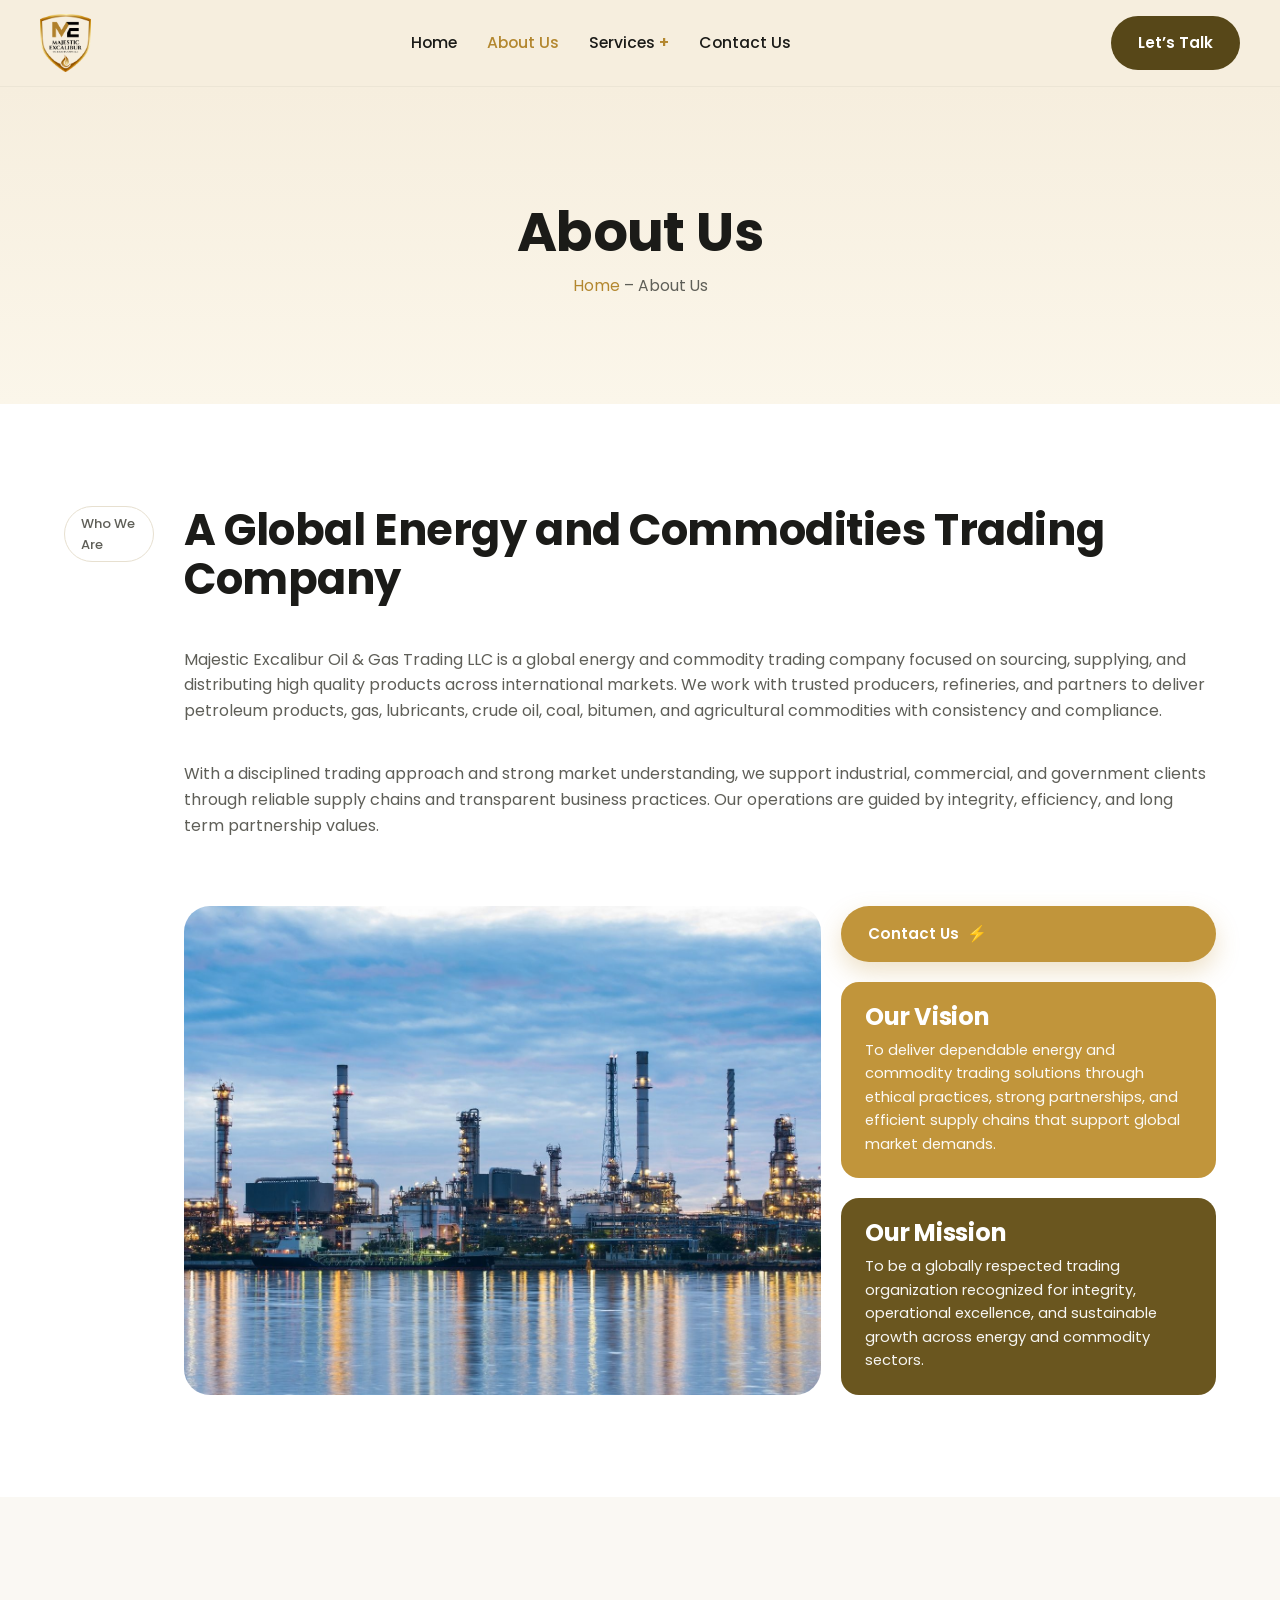
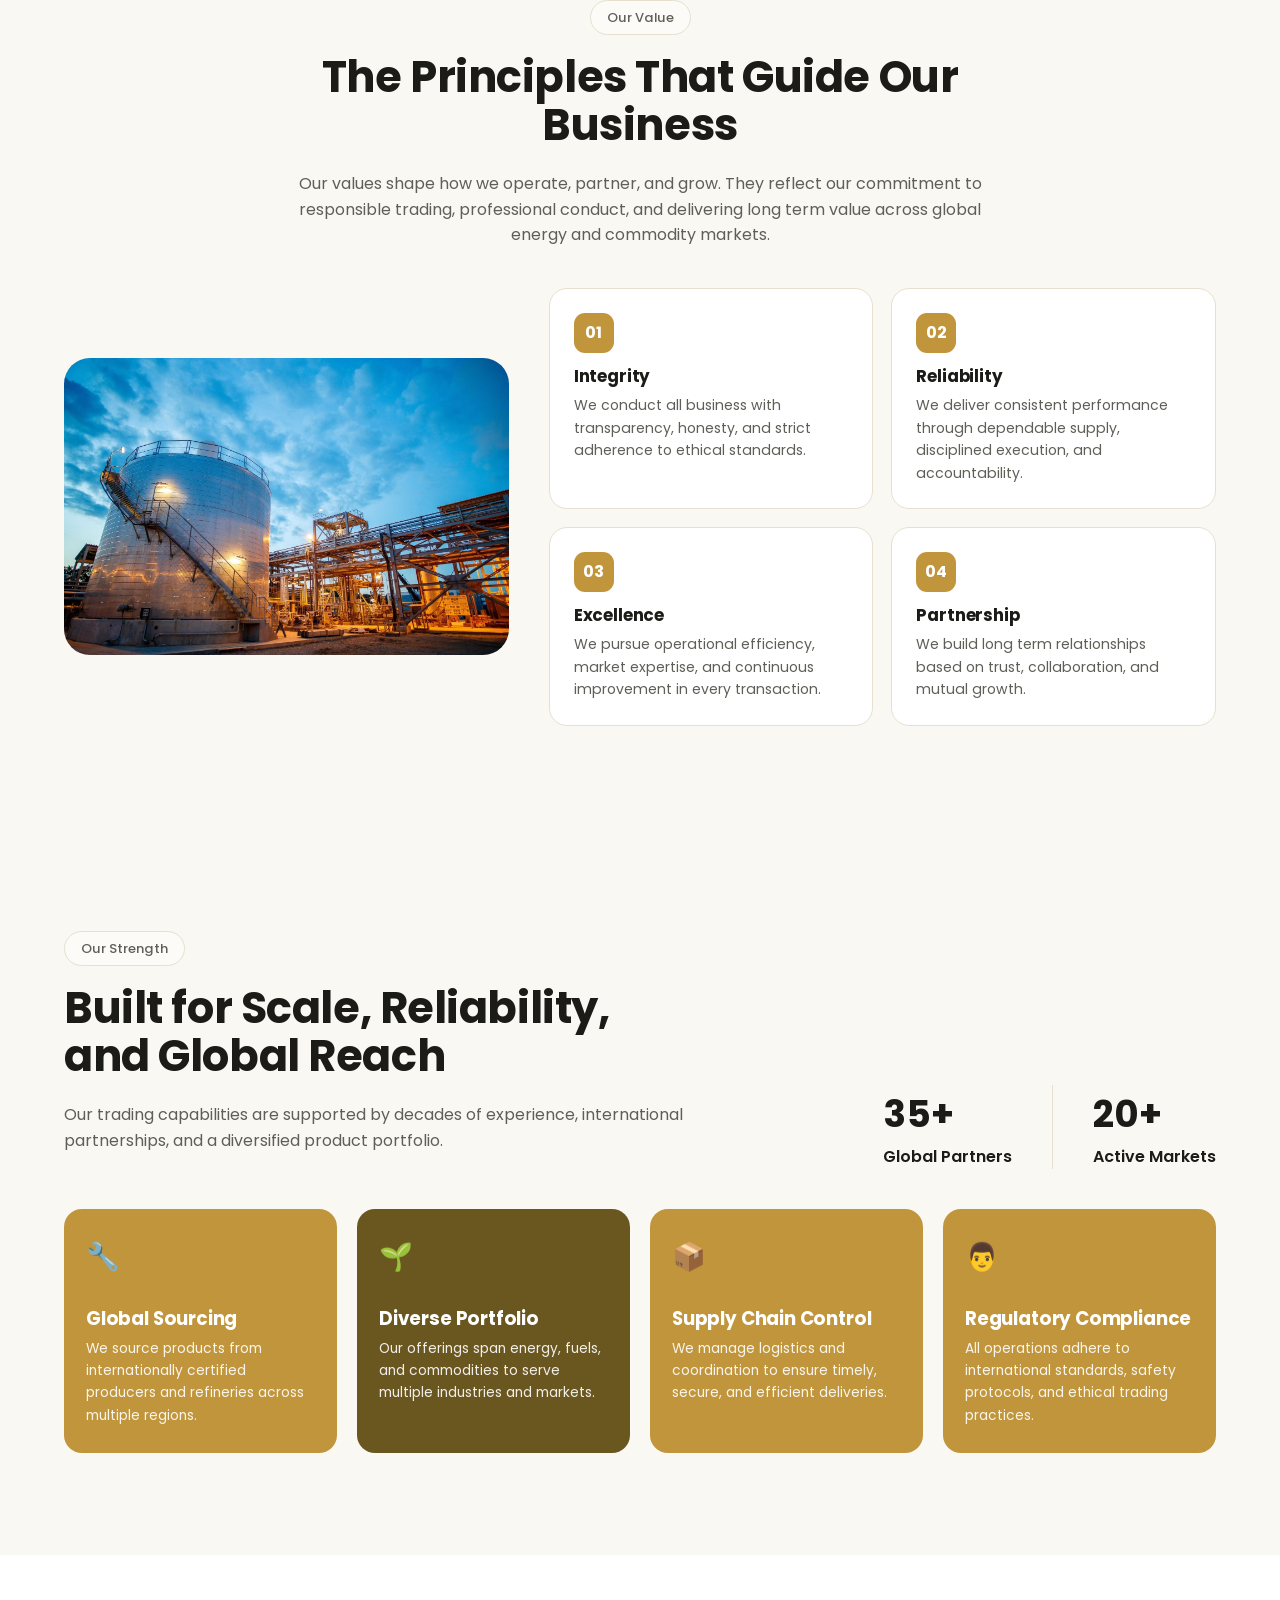
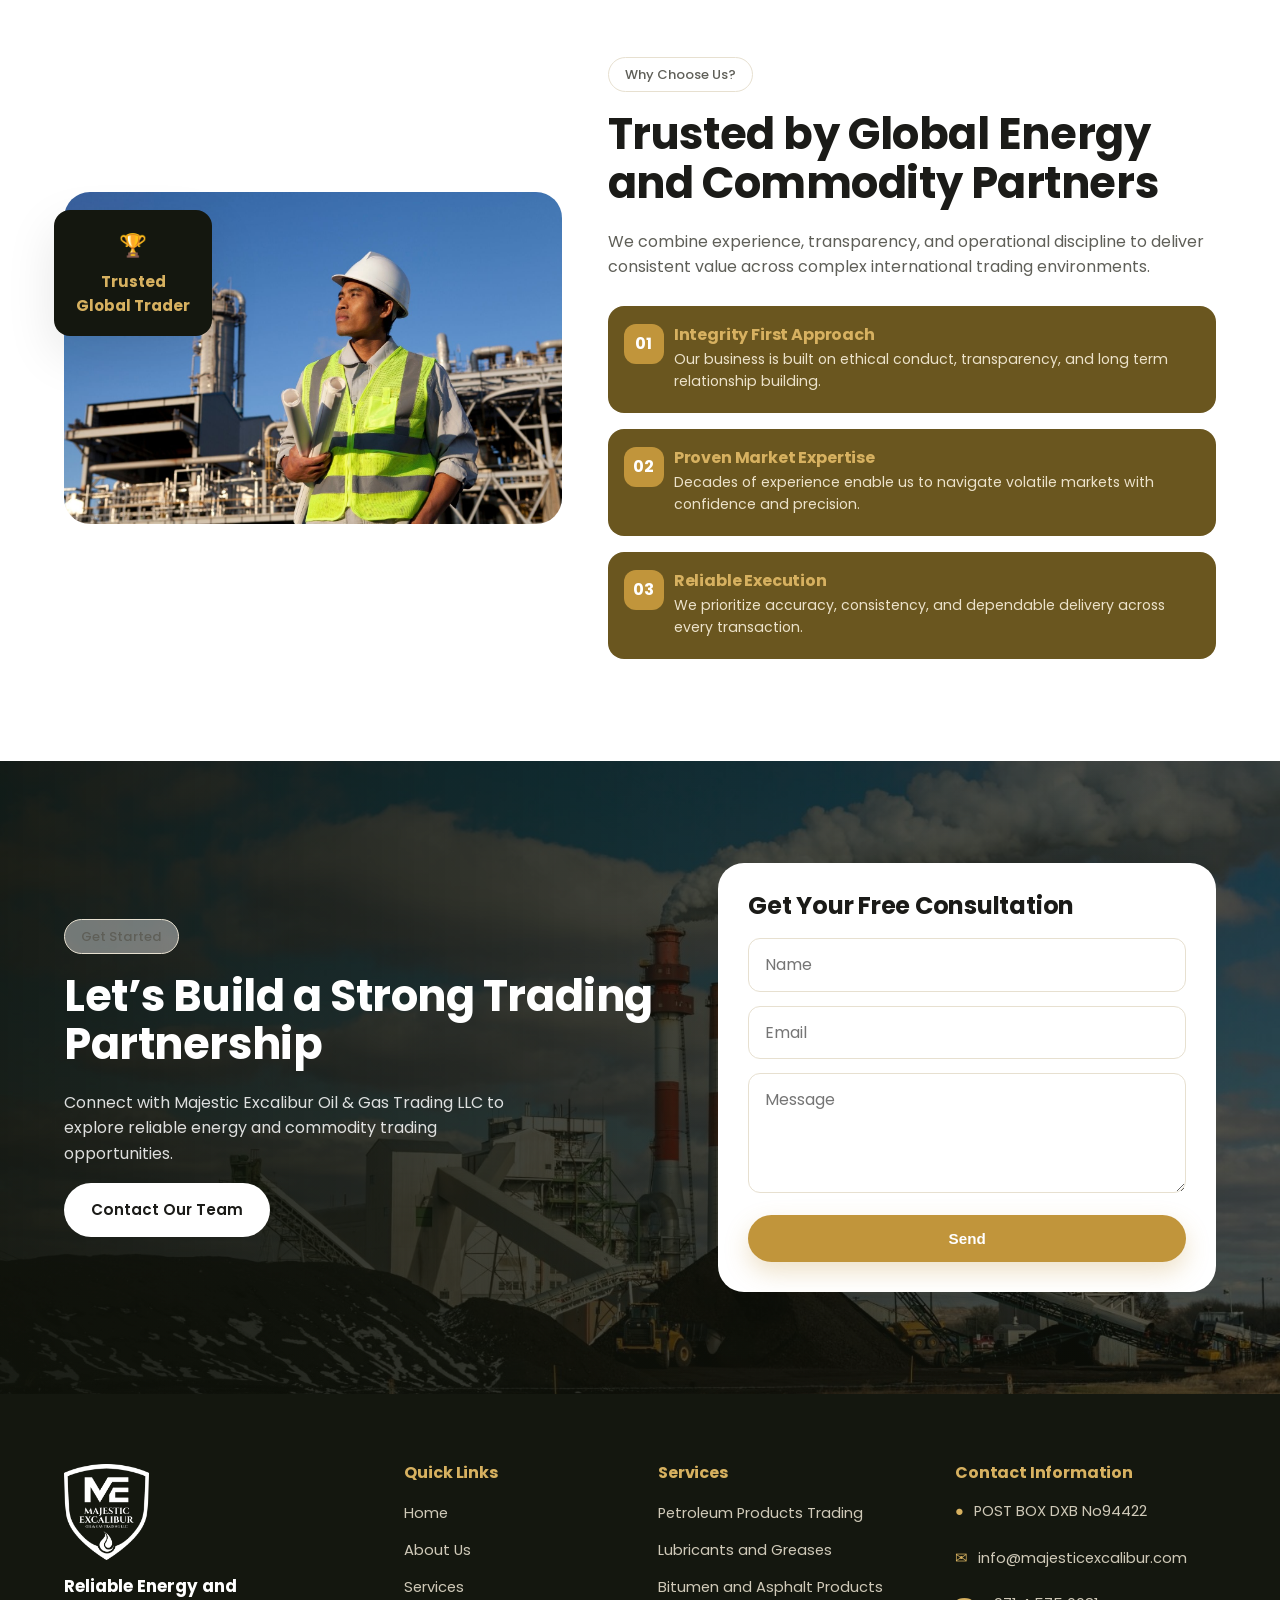
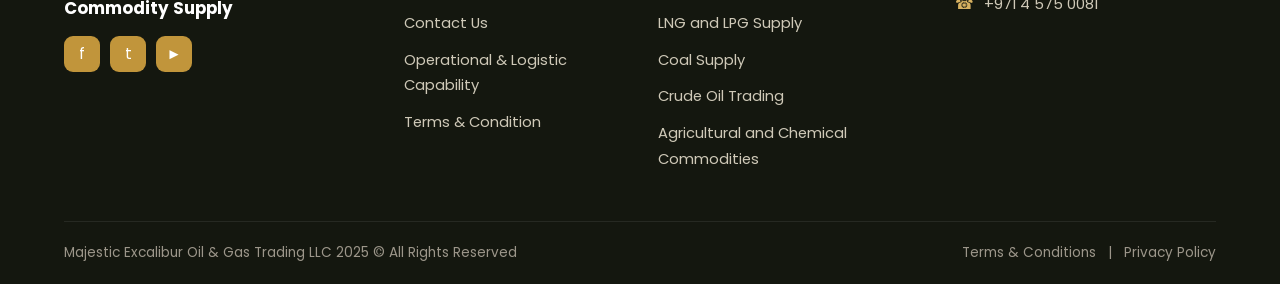
==== commit a908b802: "Build Majestic Excalibur oil & gas trading website Add a complete static (HTML/CSS/JS) marketing sit" ====
--- a/about.html
+++ b/about.html
@@ -1,244 +1,203 @@
 <!DOCTYPE html>
 <html lang="en">
 <head>
-  <meta charset="UTF-8">
-  <meta name="viewport" content="width=device-width, initial-scale=1">
-  <script>document.documentElement.classList.add('js');</script>
-  <title>About Us — Majestic Excalibur Oil &amp; Gas Trading LLC</title>
-  <meta name="description" content="Learn about Majestic Excalibur Oil &amp; Gas Trading LLC — our mission, values and decades of experience sourcing and distributing energy products and strategic commodities worldwide.">
-  <meta name="theme-color" content="#0b1e34">
-  <link rel="canonical" href="https://majesticexcalibur.com/about.html">
-  <link rel="icon" href="image/logos/favicon.svg" type="image/svg+xml">
-  <link rel="apple-touch-icon" href="image/logos/favicon.svg">
-  <link rel="manifest" href="site.webmanifest">
-
-  <meta property="og:type" content="website">
-  <meta property="og:site_name" content="Majestic Excalibur Oil &amp; Gas Trading LLC">
-  <meta property="og:title" content="About Majestic Excalibur Oil &amp; Gas Trading LLC">
-  <meta property="og:description" content="Decades of experience delivering reliable, compliant energy and commodity trade across international markets.">
-  <meta property="og:url" content="https://majesticexcalibur.com/about.html">
-  <meta property="og:image" content="image/about/company-overview.svg">
-  <meta name="twitter:card" content="summary_large_image">
-
-  <link rel="preconnect" href="https://fonts.googleapis.com">
-  <link rel="preconnect" href="https://fonts.gstatic.com" crossorigin>
-  <link rel="stylesheet" href="https://fonts.googleapis.com/css2?family=Inter:wght@400;500;600&family=Poppins:wght@600;700&display=swap">
-
-  <link rel="stylesheet" href="css/base.css">
-  <link rel="stylesheet" href="css/layout.css">
-  <link rel="stylesheet" href="css/components.css">
-  <link rel="stylesheet" href="css/responsive.css">
+<meta charset="UTF-8">
+<meta name="viewport" content="width=device-width, initial-scale=1.0">
+<title>About Us | Majestic Excalibur Oil &amp; Gas Trading LLC</title>
+<meta name="description" content="Majestic Excalibur Oil & Gas Trading LLC is a global energy and commodity trading company focused on sourcing, supplying, and distributing high quality products across international markets.">
+<link rel="icon" href="assets/images/logo.png">
+<link rel="preconnect" href="https://fonts.googleapis.com">
+<link rel="preconnect" href="https://fonts.gstatic.com" crossorigin>
+<link href="https://fonts.googleapis.com/css2?family=Poppins:wght@400;500;600;700;800&display=swap" rel="stylesheet">
+<link rel="stylesheet" href="assets/css/style.css">
 </head>
 <body>
-  <a class="skip-link" href="#main">Skip to content</a>
-
-  <header class="site-header">
-    <div class="container site-header__inner">
-      <a class="brand" href="index.html" aria-label="Majestic Excalibur — home">
-        <img src="image/logos/majestic-excalibur-logo-light.svg" alt="Majestic Excalibur Oil &amp; Gas Trading" width="300" height="60">
-      </a>
-      <nav class="primary-nav" id="primary-nav" aria-label="Primary">
-        <a href="index.html">Home</a>
-        <a href="about.html" aria-current="page">About</a>
-        <a href="products.html">Products</a>
-        <a href="services.html">Services</a>
-        <a href="contact.html">Contact</a>
-        <a class="btn btn--primary btn--sm" href="contact.html">Request a Quote</a>
-      </nav>
-      <div class="header-actions">
-        <a class="btn btn--primary btn--sm" href="contact.html">Request a Quote</a>
-        <button class="nav-toggle" type="button" aria-label="Toggle menu" aria-controls="primary-nav" aria-expanded="false"><span></span></button>
-      </div>
-    </div>
-  </header>
-
-  <main id="main">
-    <!-- PAGE HEADER -->
-    <section class="page-header">
-      <div class="container page-header__inner">
-        <nav aria-label="Breadcrumb">
-          <ol class="breadcrumb">
-            <li><a href="index.html">Home</a></li>
-            <li aria-current="page">About</li>
-          </ol>
-        </nav>
-        <h1>About Majestic Excalibur</h1>
-        <p>A global energy and commodity trading company built on integrity, transparency and
-           long-term partnership.</p>
-      </div>
-    </section>
-
-    <!-- WHO WE ARE -->
-    <section class="section">
-      <div class="container split">
-        <div class="split__content reveal">
-          <span class="eyebrow">Our Company</span>
-          <h2>Connecting reliable supply with global demand</h2>
-          <p class="lead">
-            Majestic Excalibur Oil &amp; Gas Trading LLC operates across global energy and
-            commodity markets, supplying petroleum products, gas, lubricants, bitumen, coal,
-            crude oil and agricultural commodities through reliable sourcing and compliant
-            trading practices.
-          </p>
-          <p>
-            Our capabilities are supported by decades of experience, international partnerships
-            and a diversified product portfolio. We source from internationally certified
-            producers and refineries across multiple regions, serving industrial, commercial and
-            government clients with professionally managed trade execution.
-          </p>
-          <p>
-            Built on ethical conduct and transparency, we combine market insight with operational
-            discipline to deliver consistent value in complex international trading environments.
-          </p>
+<header class="site-header">
+  <div class="container nav">
+    <a class="brand" href="index.html" aria-label="Majestic Excalibur Oil &amp; Gas Trading LLC home">
+      <img src="assets/images/logo.png" alt="Majestic Excalibur Oil &amp; Gas Trading LLC logo">
+    </a>
+    <nav>
+      <ul class="nav-links">
+        <li><a href="index.html">Home</a></li>
+        <li><a href="about.html" class="active">About Us</a></li>
+        <li class="has-dropdown">
+          <a href="services.html">Services</a>
+          <ul class="dropdown">
+          <li><a href="petroleum.html">Petroleum Products Trading</a></li>
+          <li><a href="lubricants.html">Lubricants and Greases</a></li>
+          <li><a href="bitumen.html">Bitumen and Asphalt Products</a></li>
+          <li><a href="lng-lpg.html">LNG and LPG Supply</a></li>
+          <li><a href="coal-supply.html">Coal Supply</a></li>
+          <li><a href="crude-oil.html">Crude Oil Trading</a></li>
+          <li><a href="agricultural-chemical.html">Agricultural and Chemical Commodities</a></li>
+          </ul>
+        </li>
+        <li><a href="contact.html">Contact Us</a></li>
+      </ul>
+    </nav>
+    <div class="nav-cta">
+      <a class="btn btn--dark" href="contact.html">Let&rsquo;s Talk</a>
+      <button class="nav-toggle" aria-label="Toggle navigation"><span></span><span></span><span></span></button>
+    </div>
+  </div>
+</header>
+<section class="page-banner">
+  <div class="container">
+    <h1>About Us</h1>
+    <p class="breadcrumb"><a href="index.html">Home</a> &ndash; About Us</p>
+  </div>
+</section>
+
+<section class="section">
+  <div class="container about-split">
+    <span class="pill">Who We Are</span>
+    <div class="about-body">
+      <h2>A Global Energy and Commodities Trading Company</h2>
+      <p class="muted">Majestic Excalibur Oil &amp; Gas Trading LLC is a global energy and commodity trading company focused on sourcing, supplying, and distributing high quality products across international markets. We work with trusted producers, refineries, and partners to deliver petroleum products, gas, lubricants, crude oil, coal, bitumen, and agricultural commodities with consistency and compliance.</p>
+      <p class="muted">With a disciplined trading approach and strong market understanding, we support industrial, commercial, and government clients through reliable supply chains and transparent business practices. Our operations are guided by integrity, efficiency, and long term partnership values.</p>
+      <div class="about-visual">
+        <img src="assets/images/refinery-water.jpg" alt="Refinery at dusk">
+        <div class="vm-col">
+          <a class="btn btn--gold vm-cta" href="contact.html">Contact Us <span class="spark">&#9889;</span></a>
+          <div class="vm-card"><h3>Our Vision</h3><p>To deliver dependable energy and commodity trading solutions through ethical practices, strong partnerships, and efficient supply chains that support global market demands.</p></div>
+          <div class="vm-card vm-card--brown"><h3>Our Mission</h3><p>To be a globally respected trading organization recognized for integrity, operational excellence, and sustainable growth across energy and commodity sectors.</p></div>
         </div>
-        <div class="split__media media-frame reveal" data-delay="1">
-          <img src="image/about/company-overview.svg" alt="Illustration of Majestic Excalibur's global trading network with storage terminals and shipping routes">
+      </div>
+    </div>
+  </div>
+</section>
+
+<section class="section section--soft">
+  <div class="container">
+    <div class="sec-head sec-head--center">
+      <span class="pill">Our Value</span>
+      <h2>The Principles That Guide Our Business</h2>
+      <p class="muted max-760 mx-auto">Our values shape how we operate, partner, and grow. They reflect our commitment to responsible trading, professional conduct, and delivering long term value across global energy and commodity markets.</p>
+    </div>
+    <div class="values-grid" style="margin-top:40px;">
+      <div class="values-media">
+        <img src="assets/images/storage-tank.jpg" alt="Storage tanks">
+      </div>
+      <div class="values-cards">
+        <div class="value-card"><div class="no">01</div><h4>Integrity</h4><p>We conduct all business with transparency, honesty, and strict adherence to ethical standards.</p></div>
+        <div class="value-card"><div class="no">02</div><h4>Reliability</h4><p>We deliver consistent performance through dependable supply, disciplined execution, and accountability.</p></div>
+        <div class="value-card"><div class="no">03</div><h4>Excellence</h4><p>We pursue operational efficiency, market expertise, and continuous improvement in every transaction.</p></div>
+        <div class="value-card"><div class="no">04</div><h4>Partnership</h4><p>We build long term relationships based on trust, collaboration, and mutual growth.</p></div>
+      </div>
+    </div>
+  </div>
+</section>
+
+<section class="section section--soft">
+  <div class="container">
+    <div class="strength-top">
+      <div>
+        <span class="pill">Our Strength</span>
+        <h2>Built for Scale, Reliability, and Global Reach</h2>
+        <p class="muted">Our trading capabilities are supported by decades of experience, international partnerships, and a diversified product portfolio.</p>
+      </div>
+      <div class="strength-stats">
+        <div class="item"><div class="num">35+</div><div class="lbl">Global Partners</div></div>
+        <div class="item"><div class="num">20+</div><div class="lbl">Active Markets</div></div>
+      </div>
+    </div>
+    <div class="strength-grid">
+      <div class="strength-card"><div class="ic">&#128295;</div><h3>Global Sourcing</h3><p>We source products from internationally certified producers and refineries across multiple regions.</p></div>
+      <div class="strength-card strength-card--brown"><div class="ic">&#127793;</div><h3>Diverse Portfolio</h3><p>Our offerings span energy, fuels, and commodities to serve multiple industries and markets.</p></div>
+      <div class="strength-card"><div class="ic">&#128230;</div><h3>Supply Chain Control</h3><p>We manage logistics and coordination to ensure timely, secure, and efficient deliveries.</p></div>
+      <div class="strength-card"><div class="ic">&#128104;</div><h3>Regulatory Compliance</h3><p>All operations adhere to international standards, safety protocols, and ethical trading practices.</p></div>
+    </div>
+  </div>
+</section>
+
+<section class="section">
+  <div class="container why-grid">
+    <div class="why-media">
+      <div class="why-badge"><span class="ic">&#127942;</span>Trusted<br>Global Trader</div>
+      <img src="assets/images/engineer.jpg" alt="Engineer at an energy facility">
+    </div>
+    <div>
+      <span class="pill">Why Choose Us?</span>
+      <h2>Trusted by Global Energy and Commodity Partners</h2>
+      <p class="muted">We combine experience, transparency, and operational discipline to deliver consistent value across complex international trading environments.</p>
+      <div class="why-list">
+        <div class="why-item"><span class="no">01</span><h4>Integrity First Approach</h4><p>Our business is built on ethical conduct, transparency, and long term relationship building.</p></div>
+        <div class="why-item"><span class="no">02</span><h4>Proven Market Expertise</h4><p>Decades of experience enable us to navigate volatile markets with confidence and precision.</p></div>
+        <div class="why-item"><span class="no">03</span><h4>Reliable Execution</h4><p>We prioritize accuracy, consistency, and dependable delivery across every transaction.</p></div>
+      </div>
+    </div>
+  </div>
+</section>
+
+<section class="section cta">
+  <div class="container cta-grid">
+    <div>
+      <span class="pill">Get Started</span>
+      <h2>Let&rsquo;s Build a Strong Trading Partnership</h2>
+      <p>Connect with Majestic Excalibur Oil &amp; Gas Trading LLC to explore reliable energy and commodity trading opportunities.</p>
+      <a class="btn btn--light" href="contact.html">Contact Our Team</a>
+    </div>
+    <form class="cta-form" data-contact>
+      <h3>Get Your Free Consultation</h3>
+      <input class="field" type="text" name="name" placeholder="Name" required>
+      <input class="field" type="email" name="email" placeholder="Email" required>
+      <textarea class="field" name="message" placeholder="Message" required></textarea>
+      <button type="submit" class="btn btn--gold btn--block">Send</button>
+    </form>
+  </div>
+</section>
+
+<footer class="site-footer">
+  <div class="container">
+    <div class="footer-grid">
+      <div class="footer-brand">
+        <img src="assets/images/logo-white.png" alt="Majestic Excalibur logo">
+        <p>Reliable Energy and<br>Commodity Supply</p>
+        <div class="footer-social">
+          <a href="#" aria-label="Facebook">f</a>
+          <a href="#" aria-label="Twitter">t</a>
+          <a href="#" aria-label="YouTube">&#9658;</a>
         </div>
       </div>
-    </section>
-
-    <!-- MISSION / VISION / VALUES -->
-    <section class="section section--alt">
-      <div class="container">
-        <div class="section-head section-head--center reveal">
-          <span class="eyebrow eyebrow--center">What Drives Us</span>
-          <h2>Mission, vision &amp; values</h2>
-        </div>
-        <div class="grid grid--3">
-          <article class="card reveal">
-            <div class="icon-badge"><svg viewBox="0 0 24 24" fill="none" aria-hidden="true"><circle cx="12" cy="12" r="9" stroke="currentColor" stroke-width="1.7"/><circle cx="12" cy="12" r="4.5" stroke="currentColor" stroke-width="1.7"/><circle cx="12" cy="12" r="1.4" fill="currentColor"/></svg></div>
-            <h3>Our Mission</h3>
-            <p>To source, trade and distribute high-quality energy products and strategic commodities
-               with reliability, compliance and precision — creating value for clients and partners
-               across international markets.</p>
-          </article>
-          <article class="card reveal" data-delay="1">
-            <div class="icon-badge"><svg viewBox="0 0 24 24" fill="none" aria-hidden="true"><path d="M2 12s3.5-6 10-6 10 6 10 6-3.5 6-10 6-10-6-10-6z" stroke="currentColor" stroke-width="1.7" stroke-linejoin="round"/><circle cx="12" cy="12" r="3" stroke="currentColor" stroke-width="1.7"/></svg></div>
-            <h3>Our Vision</h3>
-            <p>To be a trusted name in global energy trade — recognised for transparency, operational
-               excellence and the strength of the long-term relationships we build.</p>
-          </article>
-          <article class="card reveal" data-delay="2">
-            <div class="icon-badge"><svg viewBox="0 0 24 24" fill="none" aria-hidden="true"><path d="M12 3l7 3v5c0 4.5-3 8-7 10-4-2-7-5.5-7-10V6l7-3z" stroke="currentColor" stroke-width="1.7" stroke-linejoin="round"/><path d="M9 12l2 2 4-4" stroke="currentColor" stroke-width="1.7" stroke-linecap="round" stroke-linejoin="round"/></svg></div>
-            <h3>Our Values</h3>
-            <p>Integrity, transparency, efficiency and accountability guide every transaction. We trade
-               responsibly and hold ourselves to the highest professional standards.</p>
-          </article>
-        </div>
-      </div>
-    </section>
-
-    <!-- STATS -->
-    <section class="section section--navy">
-      <div class="container">
-        <div class="grid grid--4 text-center">
-          <div class="reveal"><div class="stat__num"><span data-count="25">0</span><span class="suffix">+</span></div><div class="stat__label">Years of experience</div></div>
-          <div class="reveal" data-delay="1"><div class="stat__num"><span data-count="40">0</span><span class="suffix">+</span></div><div class="stat__label">Countries served</div></div>
-          <div class="reveal" data-delay="2"><div class="stat__num"><span data-count="12">0</span></div><div class="stat__label">Product categories</div></div>
-          <div class="reveal" data-delay="3"><div class="stat__num"><span data-count="150">0</span><span class="suffix">+</span></div><div class="stat__label">Global partners</div></div>
-        </div>
-      </div>
-    </section>
-
-    <!-- DIFFERENTIATORS -->
-    <section class="section">
-      <div class="container split split--reverse">
-        <div class="split__media media-frame reveal">
-          <img src="image/hero/home-hero.svg" alt="Refinery and energy infrastructure at dusk" style="aspect-ratio:4/3;object-fit:cover;">
-        </div>
-        <div class="split__content reveal" data-delay="1">
-          <span class="eyebrow">Our Advantage</span>
-          <h2>Why partners choose to work with us</h2>
-          <p>We pair global market access with a disciplined, compliance-first approach — so our
-             clients receive dependable supply and clear, professional execution every time.</p>
-          <ul class="checklist">
-            <li><svg viewBox="0 0 24 24" fill="none" aria-hidden="true"><path d="M5 13l4 4 10-11" stroke="currentColor" stroke-width="2.2" stroke-linecap="round" stroke-linejoin="round"/></svg> Diversified portfolio sourced from certified producers</li>
-            <li><svg viewBox="0 0 24 24" fill="none" aria-hidden="true"><path d="M5 13l4 4 10-11" stroke="currentColor" stroke-width="2.2" stroke-linecap="round" stroke-linejoin="round"/></svg> Transparent pricing and contractual clarity</li>
-            <li><svg viewBox="0 0 24 24" fill="none" aria-hidden="true"><path d="M5 13l4 4 10-11" stroke="currentColor" stroke-width="2.2" stroke-linecap="round" stroke-linejoin="round"/></svg> End-to-end logistics and inspection support</li>
-            <li><svg viewBox="0 0 24 24" fill="none" aria-hidden="true"><path d="M5 13l4 4 10-11" stroke="currentColor" stroke-width="2.2" stroke-linecap="round" stroke-linejoin="round"/></svg> A team that understands volatile markets</li>
-          </ul>
-          <p style="margin-top:1.75rem;"><a class="btn btn--primary" href="contact.html">Partner With Us</a></p>
-        </div>
-      </div>
-    </section>
-
-    <!-- CTA -->
-    <section class="section section--alt">
-      <div class="container">
-        <div class="cta-band reveal">
-          <div class="cta-band__inner">
-            <div>
-              <h2>Let's build a reliable supply partnership</h2>
-              <p>Our trading desk is ready to discuss your requirements across products, specifications and destinations.</p>
-            </div>
-            <div class="hero__actions" style="margin:0;">
-              <a class="btn btn--primary" href="contact.html">Contact Us</a>
-              <a class="btn btn--outline" href="services.html">Our Services</a>
-            </div>
-          </div>
-        </div>
-      </div>
-    </section>
-  </main>
-
-  <!-- FOOTER (shared) -->
-  <footer class="site-footer">
-    <div class="container">
-      <div class="footer-grid">
-        <div class="footer-brand">
-          <img src="image/logos/majestic-excalibur-logo-light.svg" alt="Majestic Excalibur Oil &amp; Gas Trading">
-          <p>A global energy and commodity trading company delivering reliable, compliant supply across international markets.</p>
-          <div class="footer-social">
-            <a href="#" aria-label="LinkedIn"><svg viewBox="0 0 24 24" width="18" height="18" fill="currentColor" aria-hidden="true"><path d="M4.98 3.5A2.5 2.5 0 002.5 6 2.5 2.5 0 005 8.5 2.5 2.5 0 007.5 6 2.5 2.5 0 004.98 3.5zM3 9h4v12H3zM9 9h3.8v1.7h.05c.53-1 1.83-2.05 3.77-2.05C20.4 8.65 22 10.6 22 14v7h-4v-6.2c0-1.5-.03-3.4-2.07-3.4-2.07 0-2.39 1.62-2.39 3.3V21H9z"/></svg></a>
-            <a href="#" aria-label="X"><svg viewBox="0 0 24 24" width="16" height="16" fill="currentColor" aria-hidden="true"><path d="M18.24 2H21l-6.55 7.49L22 22h-6.28l-4.9-6.43L5.2 22H2.44l7-8.02L2 2h6.44l4.43 5.86zM17.1 20.2h1.53L7.02 3.7H5.38z"/></svg></a>
-            <a href="#" aria-label="Facebook"><svg viewBox="0 0 24 24" width="18" height="18" fill="currentColor" aria-hidden="true"><path d="M22 12a10 10 0 10-11.56 9.88v-6.99H7.9V12h2.54V9.8c0-2.5 1.49-3.89 3.78-3.89 1.09 0 2.24.2 2.24.2v2.46h-1.26c-1.24 0-1.63.77-1.63 1.56V12h2.78l-.44 2.89h-2.34v6.99A10 10 0 0022 12z"/></svg></a>
-            <a href="#" aria-label="Instagram"><svg viewBox="0 0 24 24" width="18" height="18" fill="none" aria-hidden="true"><rect x="3" y="3" width="18" height="18" rx="5" stroke="currentColor" stroke-width="1.8"/><circle cx="12" cy="12" r="4" stroke="currentColor" stroke-width="1.8"/><circle cx="17.5" cy="6.5" r="1.2" fill="currentColor"/></svg></a>
-          </div>
-        </div>
-        <div class="footer-col">
-          <h4>Company</h4>
-          <ul>
-            <li><a href="about.html">About Us</a></li>
-            <li><a href="services.html">Services</a></li>
-            <li><a href="products.html">Products</a></li>
-            <li><a href="contact.html">Contact</a></li>
-          </ul>
-        </div>
-        <div class="footer-col">
-          <h4>Products</h4>
-          <ul>
-            <li><a href="products.html#crude-oil">Crude Oil</a></li>
-            <li><a href="products.html#diesel">Diesel (EN590)</a></li>
-            <li><a href="products.html#jet-fuel">Jet Fuel</a></li>
-            <li><a href="products.html#lng">LNG &amp; Gas</a></li>
-            <li><a href="products.html#bitumen">Bitumen</a></li>
-          </ul>
-        </div>
-        <div class="footer-col footer-contact">
-          <h4>Get In Touch</h4>
-          <ul>
-            <li><svg viewBox="0 0 24 24" width="18" height="18" fill="none" aria-hidden="true"><path d="M12 21s7-6.4 7-11a7 7 0 10-14 0c0 4.6 7 11 7 11z" stroke="currentColor" stroke-width="1.7"/><circle cx="12" cy="10" r="2.5" stroke="currentColor" stroke-width="1.7"/></svg><span>Dubai, United Arab Emirates</span></li>
-            <li><svg viewBox="0 0 24 24" width="18" height="18" fill="none" aria-hidden="true"><path d="M4 5c0 9 6 15 15 15 .9 0 1-1 1-1v-3l-4-1-1.5 2A12 12 0 018 8l2-1.5L9 3H6s-1 .1-1 1z" stroke="currentColor" stroke-width="1.6" stroke-linejoin="round"/></svg><a href="tel:+9710000000000">+971 (0)0 000 0000</a></li>
-            <li><svg viewBox="0 0 24 24" width="18" height="18" fill="none" aria-hidden="true"><rect x="3" y="5" width="18" height="14" rx="2" stroke="currentColor" stroke-width="1.7"/><path d="M4 7l8 6 8-6" stroke="currentColor" stroke-width="1.7" stroke-linejoin="round"/></svg><a href="mailto:info@majesticexcalibur.com">info@majesticexcalibur.com</a></li>
-          </ul>
-        </div>
-      </div>
-      <div class="footer-bottom">
-        <p>&copy; <span id="year">2026</span> Majestic Excalibur Oil &amp; Gas Trading LLC. All rights reserved.</p>
+      <div class="footer-col">
+        <h4>Quick Links</h4>
         <ul>
-          <li><a href="#">Privacy Policy</a></li>
-          <li><a href="#">Terms of Service</a></li>
+          <li><a href="index.html">Home</a></li>
+          <li><a href="about.html">About Us</a></li>
+          <li><a href="services.html">Services</a></li>
+          <li><a href="contact.html">Contact Us</a></li>
+          <li><a href="services.html">Operational &amp; Logistic Capability</a></li>
+          <li><a href="#">Terms &amp; Condition</a></li>
         </ul>
       </div>
-    </div>
-  </footer>
-
-  <button class="to-top" type="button" aria-label="Back to top">
-    <svg viewBox="0 0 24 24" width="20" height="20" fill="none" aria-hidden="true"><path d="M12 19V5M6 11l6-6 6 6" stroke="currentColor" stroke-width="2" stroke-linecap="round" stroke-linejoin="round"/></svg>
-  </button>
-
-  <script src="js/main.js" defer></script>
-  <script src="js/reveal.js" defer></script>
-  <script src="js/counters.js" defer></script>
+      <div class="footer-col">
+        <h4>Services</h4>
+        <ul>
+          <li><a href="petroleum.html">Petroleum Products Trading</a></li>
+          <li><a href="lubricants.html">Lubricants and Greases</a></li>
+          <li><a href="bitumen.html">Bitumen and Asphalt Products</a></li>
+          <li><a href="lng-lpg.html">LNG and LPG Supply</a></li>
+          <li><a href="coal-supply.html">Coal Supply</a></li>
+          <li><a href="crude-oil.html">Crude Oil Trading</a></li>
+          <li><a href="agricultural-chemical.html">Agricultural and Chemical Commodities</a></li>
+        </ul>
+      </div>
+      <div class="footer-col">
+        <h4>Contact Information</h4>
+        <ul class="footer-contact">
+          <li><span class="ic">&#9679;</span><span>POST BOX DXB No94422</span></li>
+          <li><span class="ic">&#9993;</span><span>info@majesticexcalibur.com</span></li>
+          <li><span class="ic">&#9742;</span><span>+971 4 575 0081</span></li>
+        </ul>
+      </div>
+    </div>
+    <div class="footer-bottom">
+      <span>Majestic Excalibur Oil &amp; Gas Trading LLC 2025 &copy; All Rights Reserved</span>
+      <span><a href="#">Terms &amp; Conditions</a> &nbsp; | &nbsp; <a href="#">Privacy Policy</a></span>
+    </div>
+  </div>
+</footer>
+<script src="assets/js/main.js"></script>
 </body>
 </html>
--- a/assets/css/style.css
+++ b/assets/css/style.css
@@ -0,0 +1,749 @@
+/* ============================================================
+   Majestic Excalibur Oil & Gas Trading LLC
+   Global stylesheet
+   ============================================================ */
+
+:root {
+  --cream: #f6eede;
+  --cream-2: #f9f3e7;
+  --gold: #c1953b;
+  --gold-2: #b3872f;
+  --gold-soft: #d7b160;
+  --brown: #6a561f;      /* dark gold card */
+  --brown-2: #574718;
+  --ink: #14170f;        /* near-black green used in dark sections/footer */
+  --ink-2: #1c2015;
+  --text: #1b1b18;
+  --muted: #5f5f58;
+  --muted-2: #8a8a80;
+  --line: #e7e0d0;
+  --white: #ffffff;
+  --radius: 18px;
+  --radius-lg: 26px;
+  --shadow-sm: 0 6px 20px rgba(20, 23, 15, .06);
+  --shadow: 0 18px 50px rgba(20, 23, 15, .10);
+  --maxw: 1200px;
+  --font: "Poppins", -apple-system, BlinkMacSystemFont, "Segoe UI", Roboto, Arial, sans-serif;
+}
+
+* { box-sizing: border-box; }
+
+html { scroll-behavior: smooth; }
+
+body {
+  margin: 0;
+  font-family: var(--font);
+  color: var(--text);
+  background: var(--white);
+  line-height: 1.6;
+  -webkit-font-smoothing: antialiased;
+  overflow-x: hidden;
+}
+
+img { max-width: 100%; display: block; }
+
+a { color: inherit; text-decoration: none; }
+
+h1, h2, h3, h4 {
+  margin: 0 0 .5em;
+  line-height: 1.12;
+  letter-spacing: -0.01em;
+  font-weight: 700;
+}
+
+h1 { font-size: clamp(2.1rem, 4.5vw, 3.4rem); }
+h2 { font-size: clamp(1.7rem, 3.4vw, 2.7rem); }
+h3 { font-size: clamp(1.2rem, 2vw, 1.5rem); }
+
+p { margin: 0 0 1rem; }
+
+.container {
+  width: 100%;
+  max-width: var(--maxw);
+  margin: 0 auto;
+  padding: 0 24px;
+}
+
+.section { padding: clamp(56px, 8vw, 110px) 0; }
+.section--tight { padding: clamp(40px, 6vw, 72px) 0; }
+.section--cream { background: var(--cream); }
+.section--soft { background: #faf8f3; }
+.section--ink { background: var(--ink); color: #f3efe4; }
+
+.muted { color: var(--muted); }
+.center { text-align: center; }
+.mx-auto { margin-left: auto; margin-right: auto; }
+.max-680 { max-width: 680px; }
+.max-760 { max-width: 760px; }
+
+/* ---------- Eyebrow pill ---------- */
+.pill {
+  display: inline-block;
+  font-size: .82rem;
+  font-weight: 500;
+  color: var(--muted);
+  border: 1px solid var(--line);
+  border-radius: 999px;
+  padding: 6px 16px;
+  background: rgba(255,255,255,.4);
+  margin-bottom: 18px;
+}
+.section--ink .pill { color: var(--gold-soft); border-color: rgba(215,177,96,.4); background: transparent; }
+
+/* ---------- Buttons ---------- */
+.btn {
+  display: inline-flex;
+  align-items: center;
+  gap: 8px;
+  font-weight: 600;
+  font-size: .95rem;
+  border-radius: 999px;
+  padding: 14px 26px;
+  cursor: pointer;
+  border: 1px solid transparent;
+  transition: transform .18s ease, background .18s ease, box-shadow .18s ease;
+  white-space: nowrap;
+}
+.btn:hover { transform: translateY(-2px); }
+.btn--gold { background: var(--gold); color: #fff; box-shadow: 0 10px 24px rgba(193,149,59,.28); }
+.btn--gold:hover { background: var(--gold-2); }
+.btn--dark { background: var(--brown-2); color: #fff; }
+.btn--dark:hover { background: #3f340f; }
+.btn--outline { background: transparent; border-color: var(--line); color: var(--text); }
+.btn--light { background: #fff; color: var(--text); }
+.btn--block { width: 100%; justify-content: center; }
+.btn .spark { font-size: 1rem; }
+
+/* ============================================================
+   HEADER
+   ============================================================ */
+.site-header {
+  position: sticky;
+  top: 0;
+  z-index: 100;
+  background: var(--cream);
+  border-bottom: 1px solid rgba(0,0,0,.04);
+}
+.site-header.header--transparent {
+  background: transparent;
+  border-bottom: none;
+  position: absolute;
+  left: 0; right: 0;
+}
+.nav {
+  display: flex;
+  align-items: center;
+  justify-content: space-between;
+  gap: 20px;
+  padding: 14px 0;
+}
+.brand { display: flex; align-items: center; gap: 12px; }
+.brand img { height: 58px; width: auto; }
+.nav-links {
+  display: flex;
+  align-items: center;
+  gap: 30px;
+  list-style: none;
+  margin: 0; padding: 0;
+}
+.nav-links a {
+  font-weight: 500;
+  font-size: .98rem;
+  color: var(--text);
+  transition: color .15s ease;
+}
+.nav-links a:hover, .nav-links a.active { color: var(--gold-2); }
+
+.has-dropdown { position: relative; }
+.has-dropdown > a::after { content: " +"; color: var(--gold-2); font-weight: 600; }
+.dropdown {
+  position: absolute;
+  top: 130%;
+  left: 50%;
+  transform: translateX(-50%) translateY(8px);
+  background: #fff;
+  border: 1px solid var(--line);
+  border-radius: 16px;
+  box-shadow: var(--shadow);
+  padding: 10px;
+  min-width: 260px;
+  opacity: 0;
+  visibility: hidden;
+  transition: all .2s ease;
+  list-style: none;
+}
+.has-dropdown:hover .dropdown,
+.has-dropdown:focus-within .dropdown {
+  opacity: 1; visibility: visible; transform: translateX(-50%) translateY(0);
+}
+.dropdown li a {
+  display: block;
+  padding: 9px 14px;
+  border-radius: 10px;
+  font-size: .92rem;
+}
+.dropdown li a:hover { background: var(--cream); color: var(--gold-2); }
+
+.nav-cta { display: flex; align-items: center; gap: 14px; }
+.nav-toggle {
+  display: none;
+  background: none;
+  border: none;
+  cursor: pointer;
+  padding: 8px;
+}
+.nav-toggle span {
+  display: block;
+  width: 26px; height: 2px;
+  background: var(--text);
+  margin: 5px 0;
+  transition: .25s;
+}
+
+/* ============================================================
+   HERO (home)
+   ============================================================ */
+.hero {
+  background: linear-gradient(180deg, var(--cream) 0%, var(--cream-2) 100%);
+  padding: clamp(40px, 6vw, 70px) 0 0;
+}
+.hero-grid {
+  display: grid;
+  grid-template-columns: 1.05fr .95fr;
+  gap: 40px;
+  align-items: center;
+}
+.hero h1 { margin-bottom: 20px; }
+.hero p.lead { max-width: 520px; color: #3d3d36; font-size: 1.02rem; }
+.hero-media { position: relative; min-height: 360px; }
+.hero-media img {
+  width: 100%; height: 100%;
+  object-fit: contain;
+  object-position: right center;
+}
+
+/* hero feature strip */
+.hero-strip {
+  display: grid;
+  grid-template-columns: 1.4fr 1.2fr .9fr;
+  gap: 18px;
+  margin-top: 44px;
+  padding-bottom: 20px;
+}
+.hs-card {
+  background: #fff;
+  border-radius: var(--radius);
+  padding: 26px;
+  box-shadow: var(--shadow-sm);
+}
+.hs-card--split { display: flex; gap: 18px; align-items: center; }
+.hs-card--split img { width: 118px; height: 92px; object-fit: cover; border-radius: 12px; }
+.hs-stats { display: flex; align-items: center; gap: 22px; margin-top: 14px; }
+.hs-stats .num { font-size: 2.1rem; font-weight: 700; line-height: 1; }
+.hs-stats .lbl { font-weight: 600; font-size: .95rem; }
+.hs-icon {
+  width: 54px; height: 54px; border-radius: 12px;
+  background: var(--gold); color:#fff;
+  display: flex; align-items: center; justify-content: center;
+  font-size: 1.5rem; margin-bottom: 8px;
+}
+.hs-card--gold {
+  background: var(--gold);
+  color: #fff;
+  display: flex; flex-direction: column; justify-content: space-between;
+}
+.hs-card--gold h3 { color:#fff; }
+
+/* ============================================================
+   PAGE BANNER (inner pages)
+   ============================================================ */
+.page-banner {
+  background: linear-gradient(180deg, var(--cream) 0%, #fbf6ea 100%);
+  text-align: center;
+  padding: clamp(60px, 9vw, 120px) 0 clamp(50px, 7vw, 90px);
+}
+.page-banner h1 { margin-bottom: 10px; }
+.breadcrumb { color: var(--muted); font-size: .98rem; }
+.breadcrumb a { color: var(--gold-2); }
+
+/* banner variant used on product pages (rounded bottom, subtle) */
+.page-banner--product {
+  background: linear-gradient(180deg, #efe7d6 0%, #f7f1e4 100%);
+  border-bottom-left-radius: 40px;
+  border-bottom-right-radius: 40px;
+}
+.page-banner--product h1 { text-transform: uppercase; letter-spacing: .01em; }
+
+/* ============================================================
+   SECTION HEADINGS
+   ============================================================ */
+.sec-head { max-width: 720px; }
+.sec-head--center { margin: 0 auto; text-align: center; }
+
+/* ============================================================
+   ABOUT (who we are) split
+   ============================================================ */
+.about-split {
+  display: grid;
+  grid-template-columns: 90px 1fr;
+  gap: 30px;
+  align-items: start;
+}
+.about-body { display: grid; grid-template-columns: 1fr; gap: 22px; }
+.about-visual {
+  margin-top: 30px;
+  display: grid;
+  grid-template-columns: 1.7fr 1fr;
+  gap: 20px;
+  align-items: stretch;
+}
+.about-visual > img {
+  width: 100%; height: 100%; min-height: 300px;
+  object-fit: cover; border-radius: var(--radius-lg);
+}
+.vm-col { display: grid; gap: 20px; }
+.vm-cta { align-self: start; }
+.vm-card {
+  background: var(--gold);
+  color: #fff;
+  border-radius: var(--radius);
+  padding: 22px 24px;
+}
+.vm-card h3 { color:#fff; margin-bottom: 8px; }
+.vm-card p { margin: 0; font-size: .92rem; opacity: .95; }
+.vm-card--brown { background: var(--brown); }
+
+/* ============================================================
+   SERVICE CARDS (home core services)
+   ============================================================ */
+.serv-grid {
+  display: grid;
+  grid-template-columns: repeat(2, 1fr);
+  gap: 26px;
+  margin-top: 40px;
+}
+.serv-card {
+  background: var(--brown);
+  color: #f2ead6;
+  border-radius: var(--radius-lg);
+  padding: 26px;
+  display: grid;
+  grid-template-columns: 1fr 210px;
+  gap: 22px;
+  align-items: start;
+}
+.serv-card .eyebrow { font-size: .8rem; color: var(--gold-soft); margin-bottom: 6px; }
+.serv-card h3 { color: #fff; }
+.serv-card p { font-size: .9rem; color: #ded5bf; }
+.serv-card .btn { margin-top: 6px; }
+.serv-card__media { display: grid; gap: 12px; }
+.serv-card__media img { border-radius: 14px; height: 150px; width: 100%; object-fit: cover; }
+.check { display: inline-flex; align-items: center; gap: 8px; font-size: .86rem; color: #eee3c9; }
+.check::before { content: "✓"; color: var(--gold-soft); font-weight: 700; }
+
+.serv-card--last { grid-column: 1 / -1; max-width: calc(50% - 13px); }
+
+/* ============================================================
+   PORTFOLIO GRID
+   ============================================================ */
+.portfolio-grid {
+  display: grid;
+  grid-template-columns: repeat(5, 1fr);
+  gap: 18px;
+  margin-top: 40px;
+}
+.pf-card {
+  background: var(--brown);
+  color: #eadfc6;
+  border-radius: 16px;
+  padding: 22px 18px;
+  text-align: center;
+}
+.pf-card h4 { color: #fff; font-size: 1rem; margin-bottom: 10px; }
+.pf-card p { font-size: .82rem; margin: 0; color: #d3c8ae; }
+
+/* ============================================================
+   STRENGTH SECTION
+   ============================================================ */
+.strength-top {
+  display: grid;
+  grid-template-columns: 1.3fr 1fr;
+  gap: 30px;
+  align-items: end;
+  margin-bottom: 40px;
+}
+.strength-stats { display: flex; gap: 40px; justify-content: flex-end; }
+.strength-stats .num { font-size: 2.3rem; font-weight: 700; }
+.strength-stats .lbl { font-weight: 600; }
+.strength-stats .item + .item { border-left: 1px solid var(--line); padding-left: 40px; }
+.strength-grid {
+  display: grid;
+  grid-template-columns: repeat(4, 1fr);
+  gap: 20px;
+}
+.strength-card {
+  background: var(--gold);
+  color: #fff;
+  border-radius: var(--radius);
+  padding: 26px 22px;
+  min-height: 200px;
+}
+.strength-card--brown { background: var(--brown); }
+.strength-card .ic { font-size: 1.7rem; margin-bottom: 30px; }
+.strength-card h3 { color: #fff; font-size: 1.15rem; }
+.strength-card p { font-size: .86rem; margin: 0; color: rgba(255,255,255,.9); }
+
+/* ============================================================
+   WHY CHOOSE US
+   ============================================================ */
+.why-grid {
+  display: grid;
+  grid-template-columns: .9fr 1.1fr;
+  gap: 46px;
+  align-items: center;
+}
+.why-media { position: relative; }
+.why-media img { border-radius: var(--radius-lg); width: 100%; object-fit: cover; }
+.why-badge {
+  position: absolute;
+  top: 18px; left: -10px;
+  background: var(--ink);
+  color: var(--gold-soft);
+  border-radius: 16px;
+  padding: 18px 22px;
+  text-align: center;
+  font-weight: 700;
+  font-size: .95rem;
+  box-shadow: var(--shadow);
+}
+.why-badge .ic { font-size: 1.4rem; display:block; margin-bottom: 6px; }
+.why-list { display: grid; gap: 16px; margin-top: 26px; }
+.why-item {
+  background: var(--brown);
+  color: #ece2ca;
+  border-radius: 16px;
+  padding: 20px 22px 20px 66px;
+  position: relative;
+}
+.why-item .no {
+  position: absolute;
+  left: 16px; top: 18px;
+  width: 40px; height: 40px;
+  background: var(--gold);
+  color: #fff;
+  border-radius: 12px;
+  display: flex; align-items: center; justify-content: center;
+  font-weight: 700;
+}
+.why-item h4 { color: var(--gold-soft); margin-bottom: 4px; }
+.why-item p { margin: 0; font-size: .88rem; }
+
+/* ============================================================
+   PARTNERS
+   ============================================================ */
+.partners { text-align: center; }
+.partners h4 { color: var(--text); margin-bottom: 30px; font-size: 1.05rem; }
+.partners-row {
+  display: flex;
+  flex-wrap: wrap;
+  align-items: center;
+  justify-content: space-between;
+  gap: 30px;
+}
+.partners-row span {
+  font-weight: 800;
+  font-size: 1.5rem;
+  letter-spacing: .06em;
+  color: #23231f;
+  opacity: .8;
+}
+
+/* ============================================================
+   TESTIMONIALS
+   ============================================================ */
+.testi-grid {
+  display: grid;
+  grid-template-columns: .8fr 1.2fr;
+  gap: 46px;
+  align-items: center;
+}
+.testi-media img { border-radius: var(--radius-lg); width: 100%; object-fit: cover; }
+.testi-card {
+  background: var(--ink);
+  color: #f0ecdf;
+  border-radius: var(--radius-lg);
+  padding: 30px 34px;
+  position: relative;
+  margin-top: 22px;
+}
+.testi-quote {
+  position: absolute;
+  top: -22px; left: 30px;
+  width: 54px; height: 54px;
+  background: var(--gold);
+  color: #fff;
+  border-radius: 12px;
+  display: flex; align-items: center; justify-content: center;
+  font-size: 1.8rem; font-weight: 800;
+}
+.testi-card blockquote { font-style: italic; font-size: 1.15rem; margin: 14px 0 22px; }
+.testi-author { display: flex; align-items: center; gap: 14px; }
+.testi-author .avatar {
+  width: 46px; height: 46px; border-radius: 50%;
+  background: var(--gold); color: #fff;
+  display:flex; align-items:center; justify-content:center; font-weight:700;
+}
+.testi-author .name { font-weight: 600; }
+.testi-author .role { color: var(--gold-soft); font-size: .85rem; }
+
+/* ============================================================
+   CTA (get consultation)
+   ============================================================ */
+.cta {
+  position: relative;
+  color: #fff;
+  border-radius: 0;
+  overflow: hidden;
+}
+.cta::before {
+  content: "";
+  position: absolute; inset: 0;
+  background: linear-gradient(90deg, rgba(15,18,10,.92) 0%, rgba(15,18,10,.6) 100%),
+              url("../images/coal-plant.jpg") center/cover;
+  z-index: -1;
+}
+.cta-grid {
+  display: grid;
+  grid-template-columns: 1.1fr .9fr;
+  gap: 46px;
+  align-items: center;
+}
+.cta h2 { color: #fff; }
+.cta p { color: rgba(255,255,255,.85); max-width: 460px; }
+.cta-form {
+  background: #fff;
+  color: var(--text);
+  border-radius: var(--radius-lg);
+  padding: 30px;
+}
+.cta-form h3 { font-size: 1.5rem; margin-bottom: 18px; }
+
+/* ---------- Forms ---------- */
+.field {
+  width: 100%;
+  border: 1px solid var(--line);
+  border-radius: 12px;
+  padding: 13px 16px;
+  font: inherit;
+  color: var(--text);
+  margin-bottom: 14px;
+  background: #fff;
+}
+.field:focus { outline: none; border-color: var(--gold); box-shadow: 0 0 0 3px rgba(193,149,59,.15); }
+textarea.field { resize: vertical; min-height: 120px; }
+.form-note { font-size: .85rem; margin-top: 10px; }
+.form-note.ok { color: #2e7d32; }
+.form-note.err { color: #c0392b; }
+
+/* ============================================================
+   FOOTER
+   ============================================================ */
+.site-footer {
+  background: var(--ink);
+  color: #cfc9b8;
+  padding: 70px 0 0;
+}
+.footer-grid {
+  display: grid;
+  grid-template-columns: 1.4fr 1fr 1.2fr 1.2fr;
+  gap: 36px;
+}
+.footer-brand img { height: 96px; margin-bottom: 16px; }
+.footer-brand p { font-weight: 700; color: #fff; font-size: 1.05rem; line-height: 1.3; }
+.footer-social { display: flex; gap: 10px; margin-top: 16px; }
+.footer-social a {
+  width: 36px; height: 36px; border-radius: 9px;
+  background: var(--gold); color:#fff;
+  display: flex; align-items: center; justify-content: center;
+  font-size: .95rem;
+  transition: background .15s ease;
+}
+.footer-social a:hover { background: var(--gold-2); }
+.footer-col h4 { color: var(--gold-soft); font-size: 1rem; margin-bottom: 18px; }
+.footer-col ul { list-style: none; margin: 0; padding: 0; display: grid; gap: 11px; }
+.footer-col ul a { font-size: .92rem; color: #cfc9b8; transition: color .15s ease; }
+.footer-col ul a:hover { color: #fff; }
+.footer-contact li { display: flex; gap: 10px; font-size: .92rem; margin-bottom: 12px; align-items: flex-start; }
+.footer-contact .ic { color: var(--gold-soft); }
+.footer-bottom {
+  margin-top: 50px;
+  border-top: 1px solid rgba(255,255,255,.08);
+  padding: 20px 0;
+  display: flex;
+  justify-content: space-between;
+  flex-wrap: wrap;
+  gap: 12px;
+  font-size: .85rem;
+  color: #9c968a;
+}
+.footer-bottom a { color: #9c968a; }
+.footer-bottom a:hover { color: #fff; }
+
+/* ============================================================
+   PRODUCT / SERVICE DETAIL PAGE
+   ============================================================ */
+.detail-grid {
+  display: grid;
+  grid-template-columns: 1fr 1fr;
+  gap: 50px;
+  align-items: start;
+}
+.detail-body h2 { color: var(--gold-2); font-size: 1.5rem; }
+.detail-body h3 { color: var(--gold-2); margin-top: 30px; font-size: 1.25rem; }
+.detail-list { list-style: none; margin: 0 0 10px; padding: 0; display: grid; gap: 10px; }
+.detail-list li { display: flex; gap: 10px; align-items: center; font-weight: 500; }
+.detail-list li::before { content: "✔"; color: var(--gold); font-weight: 700; }
+.approach-card {
+  margin-top: 30px;
+  background: #faf7f0;
+  border: 1px solid var(--line);
+  border-radius: var(--radius-lg);
+  padding: 26px;
+}
+.approach-card h3 { color: var(--gold-2); margin-top: 0; }
+.approach-card p { margin: 0; color: var(--muted); }
+.detail-media img { border-radius: var(--radius-lg); width: 100%; height: 360px; object-fit: cover; }
+.grades-card {
+  margin-top: 22px;
+  background: var(--brown);
+  color: #fff;
+  border-radius: var(--radius-lg);
+  padding: 26px 30px;
+}
+.grades-card h3 { color: #fff; }
+.grades-card ul { list-style: none; margin: 0; padding: 0; display: grid; gap: 10px; }
+.grades-card li { display: flex; gap: 10px; align-items: center; }
+.grades-card li::before { content: "❖"; color: var(--gold-soft); }
+
+/* ============================================================
+   VALUES (about) + FAQ (contact)
+   ============================================================ */
+.values-grid {
+  display: grid;
+  grid-template-columns: .8fr 1.2fr;
+  gap: 40px;
+  align-items: center;
+}
+.values-media img { border-radius: var(--radius-lg); width: 100%; height: 100%; object-fit: cover; }
+.values-cards { display: grid; grid-template-columns: repeat(2, 1fr); gap: 18px; }
+.value-card {
+  border: 1px solid var(--line);
+  border-radius: var(--radius);
+  padding: 24px;
+  background: #fff;
+}
+.value-card .no {
+  width: 40px; height: 40px; border-radius: 11px;
+  background: var(--gold); color:#fff;
+  display:flex; align-items:center; justify-content:center;
+  font-weight:700; margin-bottom: 14px;
+}
+.value-card h4 { font-size: 1.05rem; }
+.value-card p { margin: 0; font-size: .88rem; color: var(--muted); }
+
+.contact-wrap {
+  display: grid;
+  grid-template-columns: 1.3fr .9fr;
+  gap: 30px;
+  background: #faf8f3;
+  border-radius: var(--radius-lg);
+  padding: 40px;
+}
+.contact-info {
+  background: var(--brown);
+  color: #fff;
+  border-radius: var(--radius-lg);
+  padding: 32px;
+}
+.contact-info .pill { color: var(--gold-soft); border-color: rgba(215,177,96,.5); }
+.contact-info h3 { color: #fff; font-size: 1.6rem; }
+.contact-info p { color: rgba(255,255,255,.85); }
+.contact-info ul { list-style: none; margin: 22px 0 0; padding: 0; display: grid; gap: 16px; }
+.contact-info li { display: flex; gap: 12px; align-items: flex-start; }
+.contact-info .ic { color: var(--gold-soft); font-size: 1.1rem; }
+
+.faq { max-width: 900px; margin: 0 auto; display: grid; gap: 14px; }
+.faq-item {
+  border: 1px solid var(--line);
+  border-radius: 14px;
+  overflow: hidden;
+  background: #fff;
+}
+.faq-q {
+  display: flex; justify-content: space-between; align-items: center; gap: 16px;
+  width: 100%;
+  text-align: left;
+  padding: 18px 22px;
+  background: none; border: none; cursor: pointer;
+  font: inherit; font-weight: 600; color: var(--text);
+}
+.faq-q .ico {
+  flex: none;
+  width: 26px; height: 26px; border-radius: 50%;
+  border: 1px solid var(--gold); color: var(--gold-2);
+  display:flex; align-items:center; justify-content:center; font-weight:700;
+}
+.faq-a { max-height: 0; overflow: hidden; transition: max-height .3s ease; }
+.faq-a p { padding: 0 22px 20px; margin: 0; color: var(--muted); }
+.faq-item.open { background: #f2f6ee; }
+.faq-item.open .faq-a { max-height: 320px; }
+
+/* ============================================================
+   RESPONSIVE
+   ============================================================ */
+@media (max-width: 992px) {
+  .hero-grid { grid-template-columns: 1fr; }
+  .hero-media { min-height: 260px; order: -1; }
+  .hero-media img { object-position: center; max-height: 320px; margin: 0 auto; }
+  .hero-strip { grid-template-columns: 1fr; }
+  .serv-grid { grid-template-columns: 1fr; }
+  .serv-card--last { max-width: 100%; }
+  .portfolio-grid { grid-template-columns: repeat(2, 1fr); }
+  .strength-grid { grid-template-columns: repeat(2, 1fr); }
+  .strength-top { grid-template-columns: 1fr; align-items: start; }
+  .strength-stats { justify-content: flex-start; }
+  .why-grid, .testi-grid, .cta-grid, .detail-grid, .values-grid, .contact-wrap { grid-template-columns: 1fr; }
+  .about-visual { grid-template-columns: 1fr; }
+  .footer-grid { grid-template-columns: 1fr 1fr; }
+}
+
+@media (max-width: 760px) {
+  .nav-links, .nav-cta .btn { display: none; }
+  .nav-toggle { display: block; }
+  .site-header.header--transparent { position: sticky; background: var(--cream); }
+  .nav-links.open {
+    display: flex;
+    position: absolute;
+    top: 100%; left: 0; right: 0;
+    flex-direction: column;
+    align-items: flex-start;
+    gap: 4px;
+    background: #fff;
+    padding: 16px 24px 22px;
+    box-shadow: var(--shadow);
+  }
+  .nav-links.open .has-dropdown { width: 100%; }
+  .nav-links.open .dropdown {
+    position: static; transform: none; opacity: 1; visibility: visible;
+    box-shadow: none; border: none; padding: 4px 0 4px 14px; min-width: 0;
+  }
+  .about-split { grid-template-columns: 1fr; }
+  .about-split .pill { justify-self: start; }
+  .values-cards, .contact-wrap { grid-template-columns: 1fr; }
+  .contact-wrap { padding: 22px; }
+  .portfolio-grid { grid-template-columns: 1fr; }
+  .strength-grid { grid-template-columns: 1fr; }
+  .footer-grid { grid-template-columns: 1fr; }
+  .strength-stats { gap: 24px; }
+  .strength-stats .item + .item { padding-left: 24px; }
+}
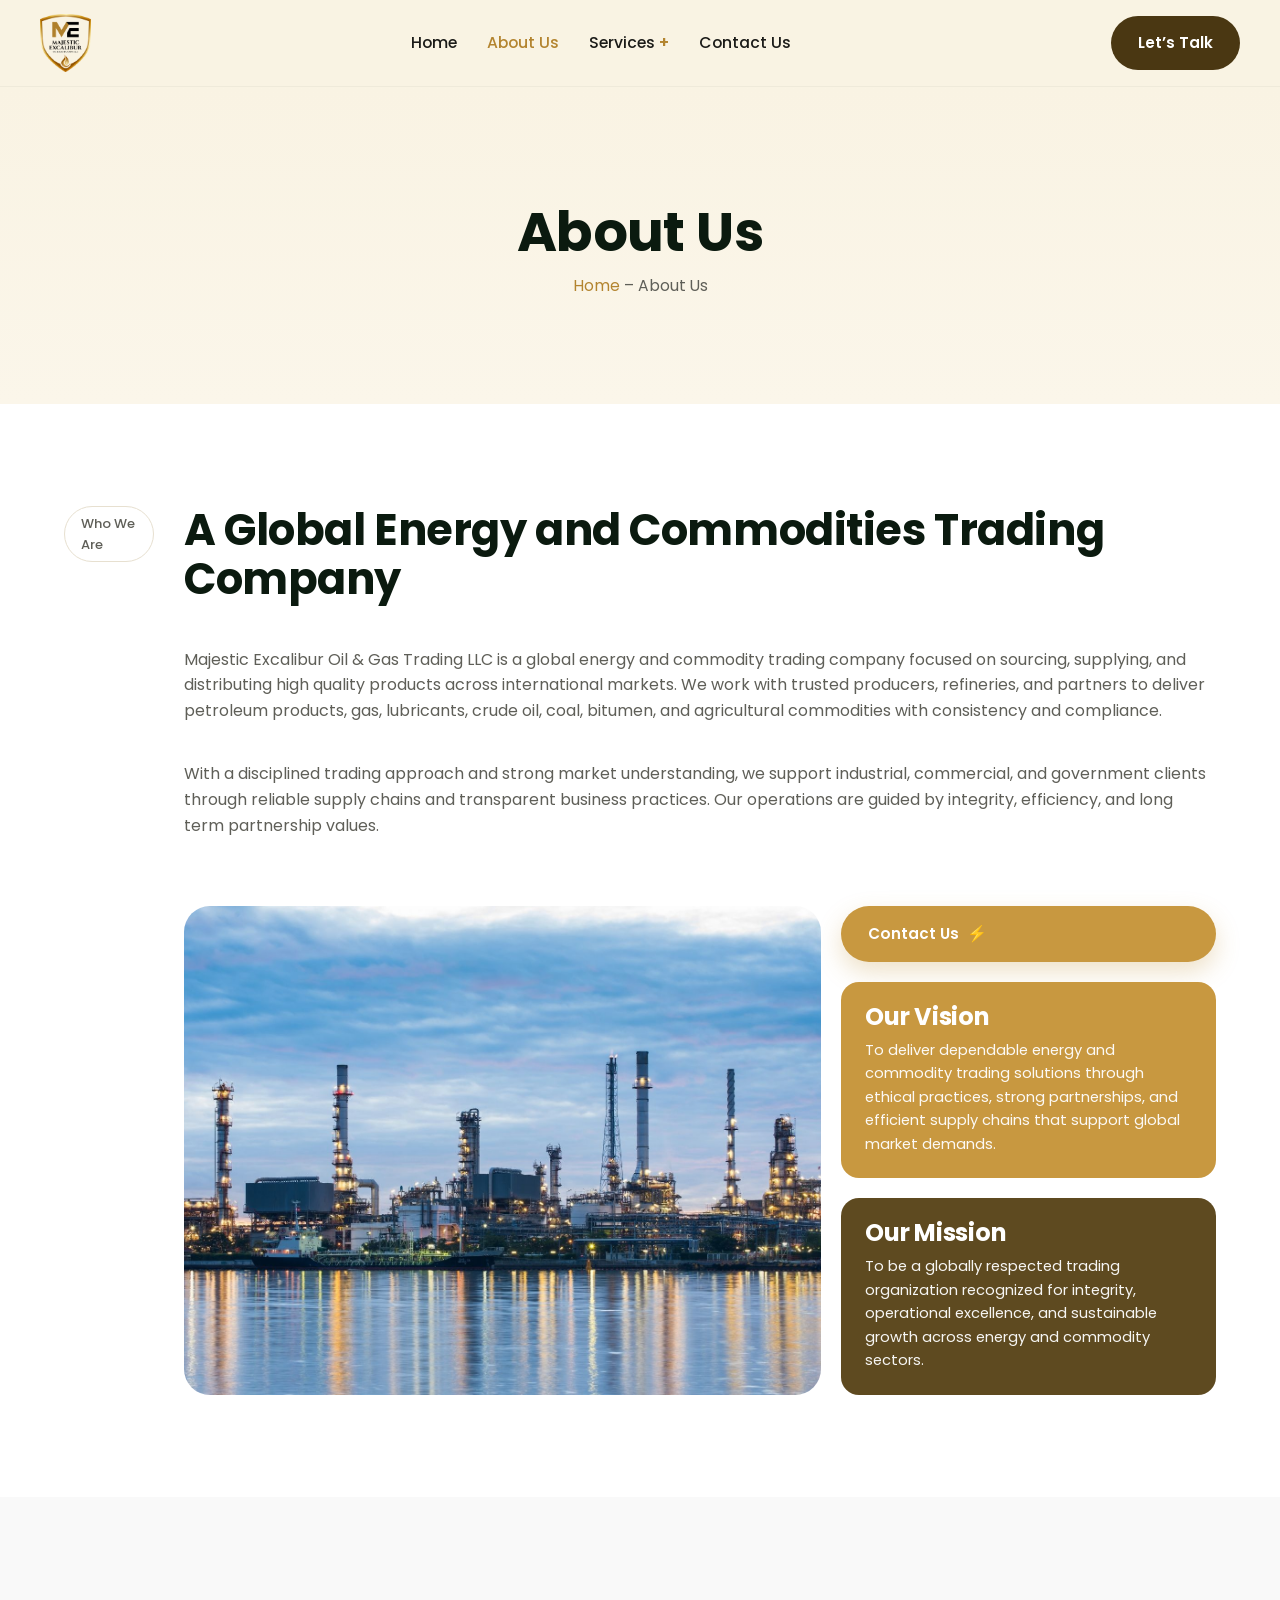
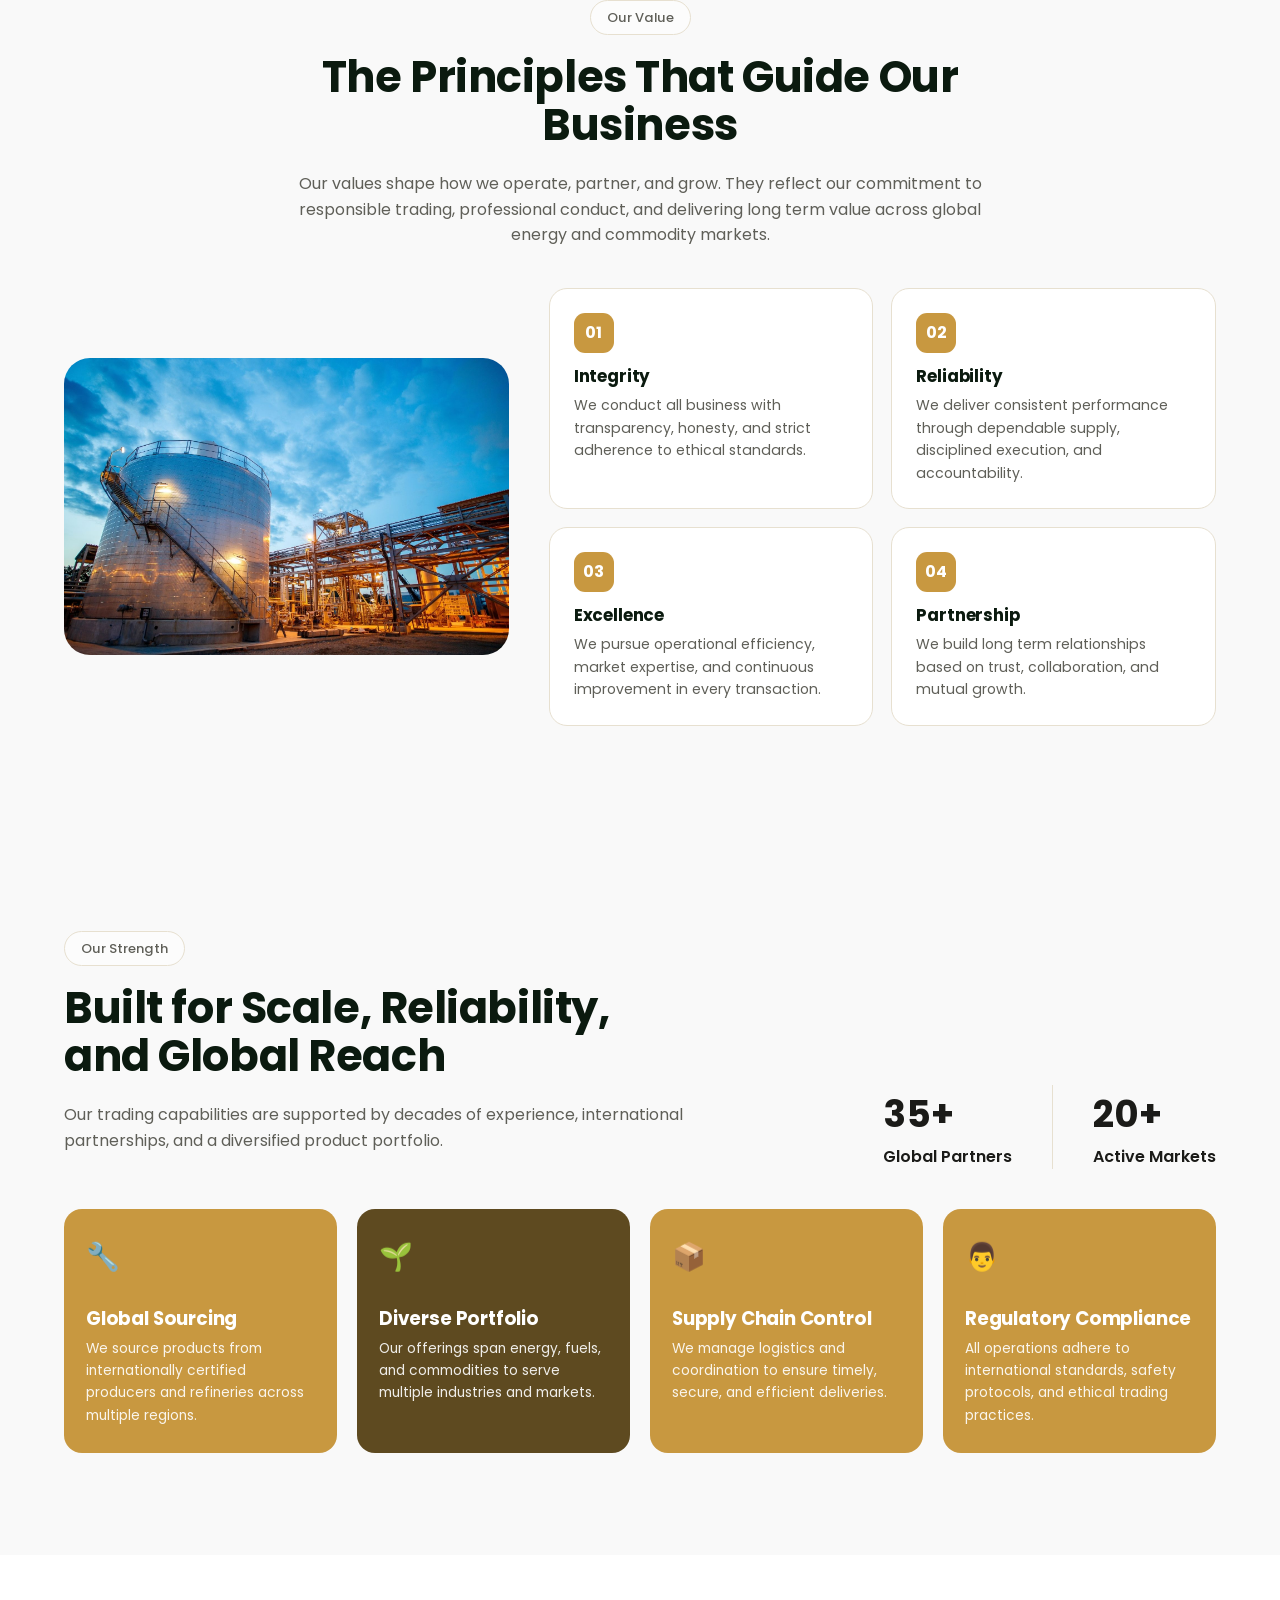
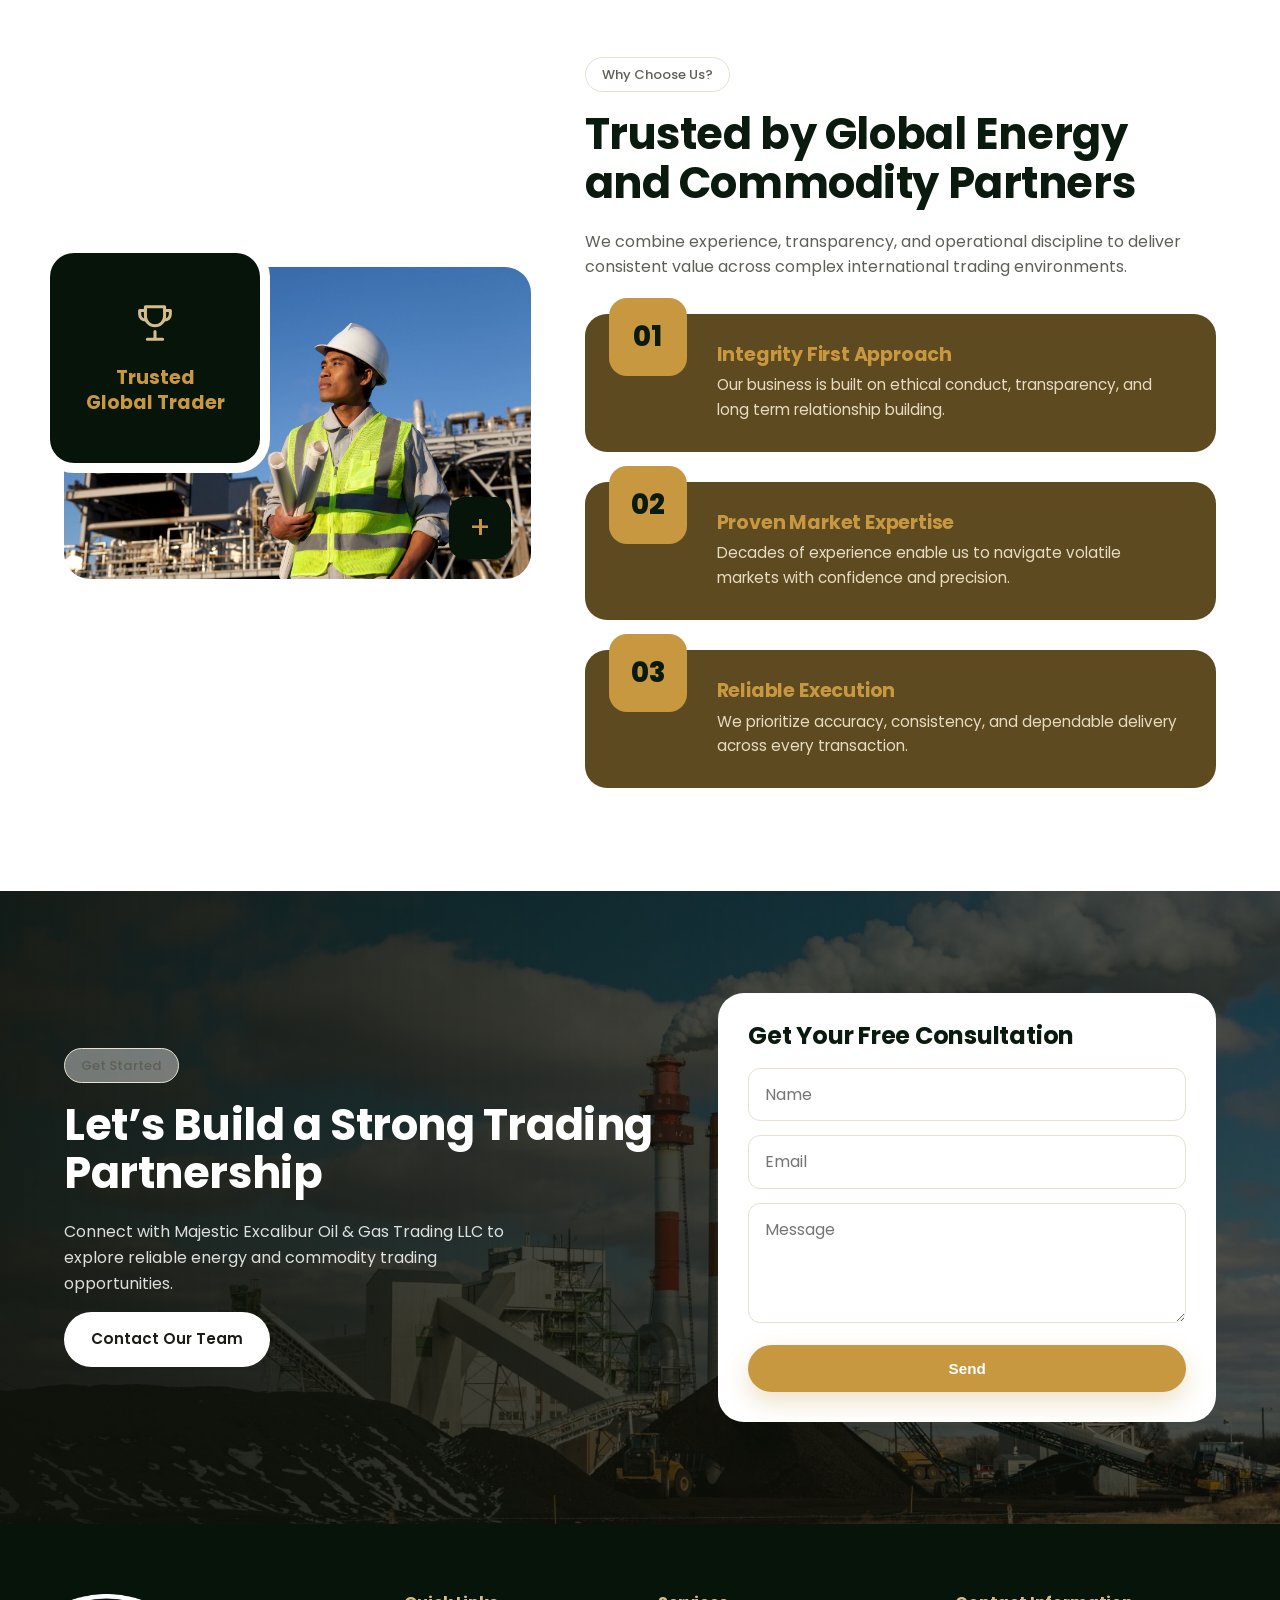
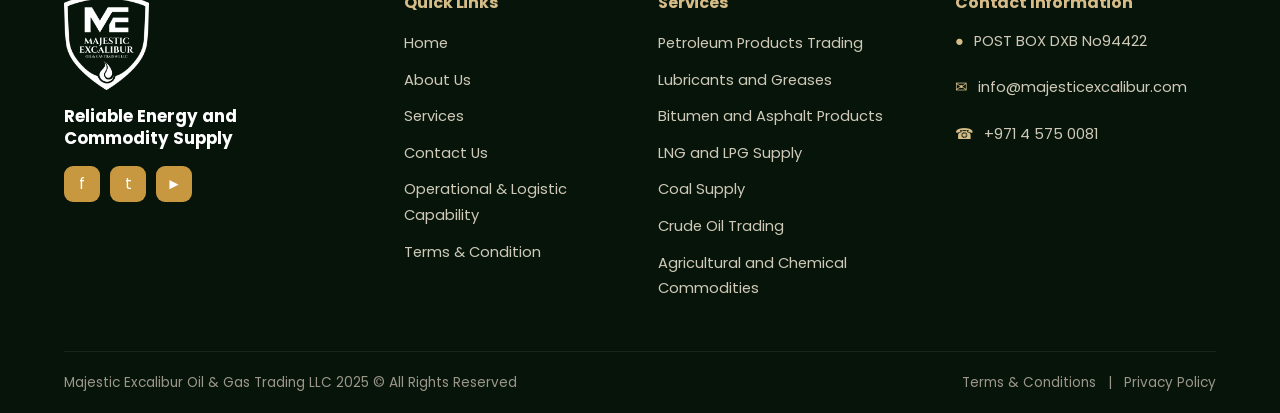
==== commit fc2da98a: "Refine Why Choose Us section to match reference - Larger dark 'Trusted Global Trader' badge with whi" ====
--- a/about.html
+++ b/about.html
@@ -114,8 +114,12 @@
 <section class="section">
   <div class="container why-grid">
     <div class="why-media">
-      <div class="why-badge"><span class="ic">&#127942;</span>Trusted<br>Global Trader</div>
+      <div class="why-badge">
+        <span class="ic"><svg viewBox="0 0 24 24" fill="none" stroke="#d5bc88" stroke-width="1.6" width="46" height="46" stroke-linecap="round" stroke-linejoin="round"><path d="M8 21h8M12 17v4M7 4h10v5a5 5 0 0 1-10 0V4z"/><path d="M7 6H4v2a3 3 0 0 0 3 3M17 6h3v2a3 3 0 0 1-3 3"/></svg></span>
+        Trusted<br>Global Trader
+      </div>
       <img src="assets/images/engineer.jpg" alt="Engineer at an energy facility">
+      <span class="why-plus" aria-hidden="true">+</span>
     </div>
     <div>
       <span class="pill">Why Choose Us?</span>
--- a/assets/css/style.css
+++ b/assets/css/style.css
@@ -4,19 +4,22 @@
    ============================================================ */
 
 :root {
-  --cream: #f6eede;
-  --cream-2: #f9f3e7;
-  --gold: #c1953b;
-  --gold-2: #b3872f;
-  --gold-soft: #d7b160;
-  --brown: #6a561f;      /* dark gold card */
-  --brown-2: #574718;
-  --ink: #14170f;        /* near-black green used in dark sections/footer */
-  --ink-2: #1c2015;
+  /* Palette sampled from the live majesticexcalibur.com reference designs */
+  --cream: #f9f3e3;      /* hero / banner background */
+  --cream-2: #fbf6ea;
+  --gold: #c89840;       /* primary accent gold */
+  --gold-2: #b3842f;     /* gold hover */
+  --gold-soft: #d5bc88;  /* light gold text on dark */
+  --brown: #5e4a20;      /* dark gold card */
+  --brown-2: #4a3712;
+  --ink: #06140a;        /* near-black green used in dark sections/footer */
+  --ink-2: #0d1c10;
+  --heading: #0b1a0f;    /* near-black green headings */
   --text: #1b1b18;
   --muted: #5f5f58;
   --muted-2: #8a8a80;
   --line: #e7e0d0;
+  --soft: #f9f9f9;       /* light off-white section */
   --white: #ffffff;
   --radius: 18px;
   --radius-lg: 26px;
@@ -49,6 +52,7 @@
   line-height: 1.12;
   letter-spacing: -0.01em;
   font-weight: 700;
+  color: var(--heading);
 }
 
 h1 { font-size: clamp(2.1rem, 4.5vw, 3.4rem); }
@@ -67,7 +71,7 @@
 .section { padding: clamp(56px, 8vw, 110px) 0; }
 .section--tight { padding: clamp(40px, 6vw, 72px) 0; }
 .section--cream { background: var(--cream); }
-.section--soft { background: #faf8f3; }
+.section--soft { background: var(--soft); }
 .section--ink { background: var(--ink); color: #f3efe4; }
 
 .muted { color: var(--muted); }
@@ -398,45 +402,63 @@
    ============================================================ */
 .why-grid {
   display: grid;
-  grid-template-columns: .9fr 1.1fr;
-  gap: 46px;
+  grid-template-columns: .85fr 1.15fr;
+  gap: 54px;
   align-items: center;
 }
 .why-media { position: relative; }
-.why-media img { border-radius: var(--radius-lg); width: 100%; object-fit: cover; }
+.why-media img {
+  border-radius: 26px;
+  width: 100%;
+  object-fit: cover;
+  display: block;
+}
 .why-badge {
   position: absolute;
-  top: 18px; left: -10px;
+  top: -14px; left: -14px;
+  width: 210px; min-height: 210px;
   background: var(--ink);
-  color: var(--gold-soft);
+  color: var(--gold);
+  border-radius: 24px;
+  display: flex; flex-direction: column;
+  align-items: center; justify-content: center;
+  text-align: center;
+  font-weight: 700; font-size: 1.2rem; line-height: 1.3;
+  box-shadow: 0 0 0 10px #fff;   /* white gutter creates the notch over the photo */
+  z-index: 2;
+}
+.why-badge .ic { display: block; margin-bottom: 14px; }
+.why-plus {
+  position: absolute;
+  right: 20px; bottom: 20px;
+  width: 62px; height: 62px;
   border-radius: 16px;
-  padding: 18px 22px;
-  text-align: center;
-  font-weight: 700;
-  font-size: .95rem;
-  box-shadow: var(--shadow);
-}
-.why-badge .ic { font-size: 1.4rem; display:block; margin-bottom: 6px; }
-.why-list { display: grid; gap: 16px; margin-top: 26px; }
+  background: var(--ink);
+  color: var(--gold);
+  display: flex; align-items: center; justify-content: center;
+  font-size: 2rem; font-weight: 400; line-height: 1;
+  z-index: 2;
+}
+.why-list { display: grid; gap: 30px; margin-top: 34px; }
 .why-item {
   background: var(--brown);
-  color: #ece2ca;
-  border-radius: 16px;
-  padding: 20px 22px 20px 66px;
+  color: #efe6d1;
+  border-radius: 22px;
+  padding: 30px 34px 30px 132px;
   position: relative;
 }
 .why-item .no {
   position: absolute;
-  left: 16px; top: 18px;
-  width: 40px; height: 40px;
+  left: 24px; top: -16px;
+  width: 78px; height: 78px;
   background: var(--gold);
-  color: #fff;
-  border-radius: 12px;
+  color: var(--heading);
+  border-radius: 18px;
   display: flex; align-items: center; justify-content: center;
-  font-weight: 700;
-}
-.why-item h4 { color: var(--gold-soft); margin-bottom: 4px; }
-.why-item p { margin: 0; font-size: .88rem; }
+  font-weight: 800; font-size: 1.7rem;
+}
+.why-item h4 { color: var(--gold); margin-bottom: 8px; font-size: 1.2rem; }
+.why-item p { margin: 0; font-size: .95rem; color: #e6dcc4; }
 
 /* ============================================================
    PARTNERS
